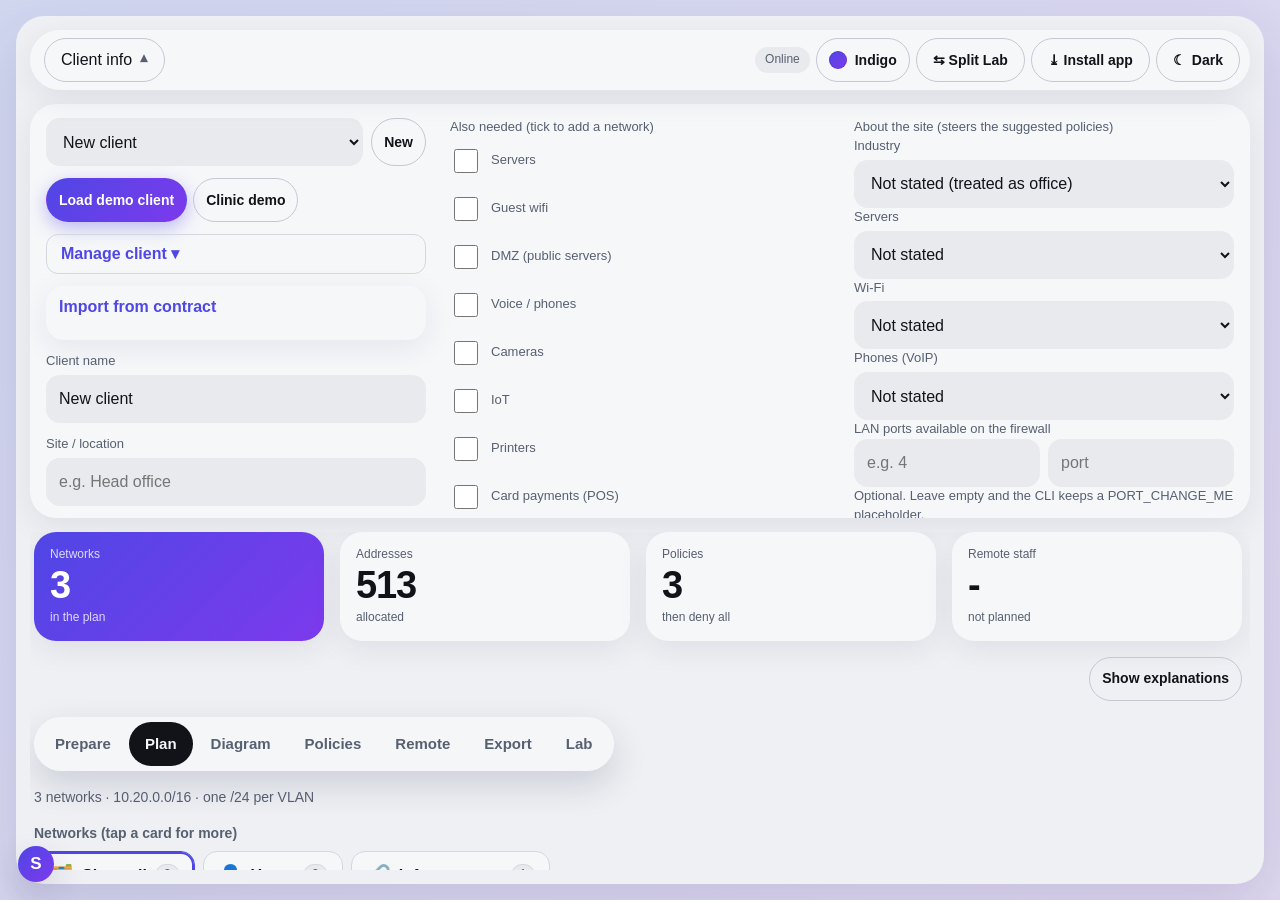
==== index.html @ bee5ec72 "Split view: SubnetPal left, FortiOS Lab right, draggable divider, remembered; Send to Lab stays in p" ====
<!doctype html>
<html lang="en">
<head>
<meta charset="utf-8">
<title>SubnetPal</title>
<meta name="viewport" content="width=device-width, initial-scale=1, viewport-fit=cover">
<meta name="description" content="Client-intake IP planner for firewall builds. FortiGate CLI export and a plain-language client report.">
<meta name="theme-color" content="#e4e7f7">
<meta name="color-scheme" content="light dark">
<meta name="mobile-web-app-capable" content="yes">
<meta name="apple-mobile-web-app-capable" content="yes">
<meta name="apple-mobile-web-app-status-bar-style" content="black-translucent">
<meta name="apple-mobile-web-app-title" content="SubnetPal">
<link rel="manifest" href="manifest.json">
<link rel="icon" type="image/png" sizes="32x32" href="icons/favicon-32.png">
<link rel="apple-touch-icon" href="icons/apple-touch-icon.png">
<link rel="stylesheet" href="style.css">
<script src="theme.js"></script>
</head>
<body>
<div class="frame">
<header class="top">
  <button id="sideTab" class="sidebtn" type="button" aria-controls="side" aria-expanded="true" title="Show or hide the client information"><span>Client info</span><span class="chev" aria-hidden="true">▾</span></button>
  <h1 class="sr">SubnetPal</h1>
  <div class="tools">
  <span id="netpill" class="pill" title="Offline status">…</span>
  <details class="themes" id="themes">
    <summary aria-label="Colour theme" title="Colour theme"><span class="dot" aria-hidden="true"></span><span class="tname" id="tname">Indigo</span></summary>
    <div class="tpop" id="tpop" role="radiogroup" aria-label="Colour theme"></div>
  </details>
  <button id="btnSplit" class="themebtn splitbtn" type="button" aria-pressed="false" title="Show the FortiOS Lab beside SubnetPal (desktop)">⇆ Split Lab</button>
  <button id="btnInstall" class="themebtn" type="button" hidden title="Install SubnetPal as an app on this PC (own window, desktop icon, works offline)">⤓ Install app</button>
  <button id="themeBtn" class="themebtn" type="button" aria-label="Switch to dark mode" title="Light / dark"><span aria-hidden="true" id="themeIco">☾</span><span id="themeTxt">Dark</span></button>
  </div>
</header>
<div class="brandmark" role="img" aria-label="SubnetPal" title="SubnetPal">S</div>

  <aside id="side" class="side" aria-label="Client information">
<div class="sideclip"><div class="sidein">
    <div id="sidebody">
      <div class="clientbar">
        <select id="clientSel" aria-label="Client"></select>
        <button id="btnNew" class="btn sm" type="button">New</button>
      </div>
      <div class="btnrow demorow">
        <button id="btnDemo" class="btn sm primary" type="button" title="25-person accountancy: guest Wi-Fi, printers, remote staff, IoT">Load demo client</button>
        <button id="btnDemo2" class="btn sm" type="button" title="Dental clinic: isolated card terminals, dual WAN, site-to-site VPN">Clinic demo</button>
      </div>
      <details class="manage">
        <summary>Manage client ▾</summary>
        <div class="btnrow">
          <button id="btnDup" class="btn sm" type="button">Duplicate</button>
          <button id="btnDel" class="btn sm danger" type="button">Delete</button>
        </div>
        <div id="samples" class="btnrow"></div>
      </details>

      <details class="more contractbox" id="contractbox">
        <summary>Import from contract</summary>
        <p class="hint"><b>Stays on this device.</b> The contract text is read here in the browser only: it is not saved, not uploaded and not sent anywhere, and it is cleared when you apply or cancel. Paste text or choose a .pdf, .docx or .txt file. Old .doc files: save as .docx or PDF first. Scanned PDFs (pictures of pages) have no text to read.</p>
        <textarea id="contract-text" rows="6" autocomplete="off" autocapitalize="off" spellcheck="false" placeholder="Paste the contract text here"></textarea>
        <div class="btnrow">
          <label class="btn sm filebtn" for="contract-file">Choose PDF, Word or .txt</label>
          <input type="file" id="contract-file" accept=".pdf,.docx,.doc,.txt,application/pdf,application/vnd.openxmlformats-officedocument.wordprocessingml.document,text/plain" hidden>
          <button id="btnContractScan" class="btn sm primary" type="button">Find intake fields</button>
          <button id="btnContractClear" class="btn sm" type="button">Clear</button>
        </div>
        <p id="contract-msg" class="hint" role="status"></p>
        <div id="contract-review"></div>
      </details>

      <label class="fld">Client name
        <input id="i-name" autocomplete="off" placeholder="e.g. Acme Ltd">
      </label>
      <label class="fld">Site / location
        <input id="i-site" autocomplete="off" placeholder="e.g. Head office">
      </label>
      <label class="fld">Staff
        <input id="c-staff" inputmode="numeric" autocomplete="off" placeholder="How many people?">
      </label>

      <div class="fld">Expected growth
        <div id="expansion" class="seg3" role="radiogroup" aria-label="Expected growth">
          <button type="button" class="opt" role="radio" data-exp="none"><b>None</b><small>25% buffer</small></button>
          <button type="button" class="opt" role="radio" data-exp="soon"><b>Soon</b><small>50% buffer</small></button>
          <button type="button" class="opt" role="radio" data-exp="big"><b>Big growth</b><small>100% buffer</small></button>
        </div>
      </div>

      <div class="fld">Also needed (tick to add a network)
        <div id="reqs"></div>
        <div id="others"></div>
        <button type="button" class="btn sm" id="addOther">+ Other (add your own device pool)</button>
      </div>
      <p class="hint exp">Always planned: Staff LAN, Management, Transit and loopback.</p>

      <div class="fld">Remote access
        <div class="reqrow">
          <label class="check"><input type="checkbox" id="rem-on"> Remote staff (IPsec VPN)</label>
          <input class="cnt" id="rem-count" inputmode="numeric" autocomplete="off" placeholder="How many?" aria-label="Number of remote staff" hidden>
        </div>
      </div>

      <div class="fld">About the site (steers the suggested policies)
        <label class="fld">Industry
          <select id="i-industry"><option value="">Not stated (treated as office)</option><option value="office">Office</option><option value="clinic">Clinic</option><option value="school">School</option><option value="retail">Retail</option></select>
        </label>
        <label class="fld">Servers
          <select id="i-serverswhere"><option value="">Not stated</option><option value="onprem">On-site servers</option><option value="cloud">Cloud only</option></select>
        </label>
        <label class="fld">Wi-Fi
          <select id="i-wifi"><option value="">Not stated</option><option value="fortiap">FortiAP (managed by the FortiGate)</option><option value="thirdparty">Third-party access points</option></select>
        </label>
        <label class="fld">Phones (VoIP)
          <select id="i-voip"><option value="">Not stated</option><option value="hosted">Hosted (cloud) phone system</option><option value="onprem">On-site phone system (PBX)</option></select>
        </label>
        <label class="fld">LAN ports available on the firewall
          <span class="portrow"><input id="i-ports" type="number" min="0" max="48" inputmode="numeric" autocomplete="off" placeholder="e.g. 4" aria-label="Number of LAN ports"><input id="i-portprefix" autocomplete="off" autocapitalize="off" spellcheck="false" placeholder="port" aria-label="Port name prefix"></span>
          <span class="hint" id="portsum"></span>
        </label>
        <label class="fld">Internet (WAN) port
          <input id="i-wanport" autocomplete="off" autocapitalize="off" spellcheck="false" placeholder="auto: port1 on a VM, else wan1" aria-label="Internet (WAN) port">
        </label>
        <label class="check"><input type="checkbox" id="i-dualwan"> Dual WAN (two internet lines)</label>
        <label class="check"><input type="checkbox" id="i-sitevpn"> Site-to-site VPN</label>
        <label class="check"><input type="checkbox" id="i-webfilter"> Web filtering (FortiGuard categories) on internet policies</label>
        <p class="hint exp">Printers and card payments are ticked in the list above.</p>
      </div>

      <details id="more" class="more">
        <summary>More detail</summary>
        <label class="fld">Existing IP ranges in use (one per line, optional)
          <textarea id="i-existing" rows="3" autocomplete="off" autocapitalize="off" spellcheck="false" placeholder="10.20.0.0/16&#10;192.168.1.0/24"></textarea>
        </label>
        <label class="fld">WAN / VPN note (client report only)
          <textarea id="i-wan" rows="3" placeholder="e.g. Fibre 500/500 plus 4G backup. IPsec to HQ."></textarea>
        </label>
        <label class="fld">Addressing style
          <select id="i-style">
            <option value="vlan24">One /24 per VLAN (third octet = VLAN ID)</option>
            <option value="packed">Packed (smallest subnets that fit)</option>
          </select>
        </label>
        <label class="fld">Address block (leave empty to auto-pick a free private /16)
          <input id="i-parent" autocomplete="off" autocapitalize="off" spellcheck="false" placeholder="auto">
        </label>
        <label class="check"><input type="checkbox" id="v6-on"> Plan IPv6 as well (dual stack)</label>
        <label class="fld">IPv6 site prefix (a /48 is typical)
          <input id="v6-prefix" autocomplete="off" autocapitalize="off" spellcheck="false" placeholder="fd12:3456:789a::/48">
        </label>
        <button id="v6-new" class="btn sm" type="button">New random private prefix</button>
        <p id="v6-msg" class="hint"></p>
      </details>

      <button id="btnDone" class="btn primary block phoneonly" type="button">Done</button>
    </div>
  </div></div>
</aside>
<div class="app">


  <!-- RIGHT: results, update live from the left -->
  <main id="right" class="results">
    <div id="warn" role="alert"></div>

    <div class="kpis" id="kpis" aria-label="Plan at a glance"></div>

    <div class="expbar"><button type="button" class="btn sm" data-showexp aria-pressed="false">Show explanations</button></div>
    <div class="rtabs" role="tablist" aria-label="Results">
      <button type="button" role="tab" data-tab="prepare" aria-controls="sec-prepare">Prepare</button>
      <button type="button" role="tab" data-tab="plan" aria-controls="sec-plan">Plan</button>
      <button type="button" role="tab" data-tab="diagram" aria-controls="sec-diagram">Diagram</button>
      <button type="button" role="tab" data-tab="policies" aria-controls="sec-policies">Policies</button>
      <button type="button" role="tab" data-tab="remote" aria-controls="sec-remote">Remote</button>
      <button type="button" role="tab" data-tab="export" aria-controls="sec-export">Export</button>
      <button type="button" role="tab" data-tab="lab" aria-controls="sec-lab">Lab</button>
    </div>

    <section class="acc" id="sec-prepare" role="tabpanel">
      <div class="acc-body" id="body-prepare" hidden>
        <p class="sectionsum" id="sum-prepare"></p>
        <section class="bcard" aria-label="Client details">
          <h3 class="bh">Client details</h3>
          <p class="hint exp">Type it once: name and site are the same fields as the Client info panel. Saved with this client; date, contact and engineer go on the client report.</p>
          <div class="detgrid" id="prepdet">
            <label class="fld">Client name<input data-det="name" autocomplete="off" placeholder="e.g. Acme Ltd"></label>
            <label class="fld">Site / location<input data-det="site" autocomplete="off" placeholder="e.g. Head office"></label>
            <label class="fld">Contact person<input data-det="contact" autocomplete="off" placeholder="e.g. Sam Lee, office manager"></label>
            <label class="fld">Phone<input data-det="phone" type="tel" autocomplete="off"></label>
            <label class="fld">Email<input data-det="email" type="email" autocomplete="off" autocapitalize="off" spellcheck="false"></label>
            <label class="fld">Address<input data-det="address" autocomplete="off"></label>
            <label class="fld">Meeting date<input data-det="date" type="date"></label>
            <label class="fld">Engineer<input data-det="engineer" autocomplete="off" placeholder="Your name"></label>
          </div>
          <p id="detfound" class="hint" hidden></p>
        </section>
        <div class="prepgrid">
          <section class="bcard" aria-label="Client notes">
            <h3 class="bh">Client notes</h3>
            <p class="hint exp">Type or paste anything about the client: people, devices, servers, VLANs, who needs to reach what. Saved as you type. SubnetPal reads it with simple rules, here on this device (no AI, nothing sent), and fills in the steps.</p>
            <textarea id="prepnotes" class="prepnotes" rows="18" spellcheck="true" maxlength="40000" aria-label="Client notes" placeholder="e.g.&#10;12 staff, 2 printers, guest wifi for 30 phones&#10;VLAN 20 Servers: Xero server, NAS. Size for 6&#10;Staff -> Servers: allow SMB, RDP&#10;Guest -> All internal: deny&#10;3 remote users on FortiClient VPN"></textarea>
          </section>
          <section class="bcard" aria-label="Prepare steps">
            <h3 class="bh">Prepare steps</h3>
            <p class="hint exp">Work down the list before building. Each step shows what was found in your notes; Send to build adds it to the plan. Ticks are saved with this client.</p>
            <ol id="prepsteps" class="prepsteps"></ol>
          </section>
        </div>
        <section class="bcard" aria-label="Drawing board">
          <h3 class="bh">Drawing board</h3>
          <p class="hint exp">Add a shape, drag it, drag the blue corner to resize. Arrow: tap the start shape, then the end shape; arrows follow when shapes move. Shift-click selects several. Saved with this client and added to the client report.</p>
          <div id="drawbox" class="drawbox"></div>
        </section>
      </div>
    </section>

    <section class="acc" id="sec-plan" role="tabpanel">
      <div class="acc-body" id="body-plan">
        <p class="sectionsum" id="sum-plan"></p>
        <h3>Networks <span class="dim">(tap a card for more)</span></h3>
        <div id="folders" class="folders" role="group" aria-label="Network folders"></div>
        <div id="cards" class="cards"></div>
        <section class="bcard" id="routesbox" aria-label="Suggested static routes">
          <h3 class="bh">Suggested static routes</h3>
          <p class="hint exp">Worked out from this plan. Tick the ones to add. Network > Static Routes > Create New: Destination, Gateway Address (Specify), Interface, Administrative Distance, Comments. Blackhole routes: set them in the CLI.</p>
          <div class="routegw" id="routegw"></div>
          <div id="routelist"></div>
          <details class="more2" id="routeclibox"><summary>Static routes CLI</summary>
            <div class="btnrow"><button class="btn sm" type="button" data-copy="routes">Copy static routes CLI</button></div>
            <pre class="code" id="pre-routes"></pre>
            <details class="more2"><summary>Notes (not pasted)</summary><pre class="code" id="notes-routes"></pre></details>
          </details>
        </section>
        <div class="bento">
          <div class="bcard hero">
            <div id="map"></div>
            <label class="check small"><input type="checkbox" id="fitUsed" checked> Zoom the map to the used space</label>
          </div>
          <div class="bcard"><h3 class="bh">Networks in the plan</h3><div id="legend" class="legend"></div></div>
        </div>
        <details class="more2"><summary>Unused space and notes</summary><div id="gaps"></div></details>
      </div>
    </section>

    <section class="acc" id="sec-diagram" role="tabpanel">
      <div class="acc-body" id="body-diagram" hidden>
        <p class="sectionsum" id="sum-diagram"></p>
        <div id="topo" class="topo"></div>
        <div class="btnrow noprint">
          <button id="btnSvg" class="btn sm" type="button">Download SVG</button>
          <button id="btnSvgCopy" class="btn sm" type="button">Copy SVG</button>
        </div>
        <p id="topomsg" class="hint"></p>
      </div>
    </section>

    <section class="acc" id="sec-policies" role="tabpanel">
      <div class="acc-body" id="body-policies" hidden>
        <p class="sectionsum" id="sum-policies"></p>
        <div class="btnrow">
          <button id="btnNewPol" class="btn sm primary" type="button" aria-haspopup="dialog">+ Add new policy</button>
          <button id="btnResetPol" class="btn sm" type="button">Reset to defaults</button>
        </div>
        <details class="more2 cardlib" id="cardlibbox"><summary id="cardlibsum">Policy library</summary>
          <p class="hint" id="sugline"></p>
          <ul class="sugnotes" id="sugnotes"></ul>
          <p class="hint exp">Cards that fit this plan. Baseline rules are always on. Tick a recommended or optional card to add its rules, untick to remove them.</p>
          <div id="cardlist"></div>
        </details>
        <div id="pollist"></div>
        <p id="polnote" class="hint warnbox"></p>
        <details class="more2" id="polclibox"><summary>Policy CLI</summary>
          <div class="btnrow">
            <button class="btn sm" type="button" data-copy="polcli">Copy policy CLI</button>
          </div>
          <pre class="code" id="pre-polcli"></pre>
          <details class="more2"><summary>Notes (not pasted)</summary><pre class="code" id="notes-polcli"></pre></details>
        </details>
      </div>
    </section>

    <section class="acc" id="sec-remote" role="tabpanel">
      <div class="acc-body" id="body-remote" hidden>
        <p class="sectionsum" id="sum-remote"></p>
        <p id="remoteoff" class="hint">Tick <b>Remote staff</b> in the intake on the left to plan VPN access.</p>
        <div id="remoteon" hidden>
          <p><b>VPN type:</b> IPsec dial-up (FortiClient, XAuth + pre-shared key; confirm IKE version on the VM)</p>
          <div id="vpnpool"></div>
          <h3>Remote staff can reach <span class="dim">(split tunnel: only these networks go through the VPN)</span></h3>
          <div id="reachlist"></div>
          <details class="more2"><summary>Home ranges that are avoided</summary>
            <p class="hint exp">Office address blocks are never auto-picked inside these common home-router ranges, so a remote worker's home network does not clash with the office.</p>
            <p class="mono small" id="homelist"></p>
          </details>
          <p id="fortinote2" class="hint warnbox"></p>
          <details class="more2" id="remotecli"><summary>IPsec remote access CLI</summary>
            <button class="btn sm" type="button" data-copy="remote">Copy IPsec remote access CLI</button>
            <pre class="code" id="pre-remote"></pre>
            <details class="more2"><summary>Notes (not pasted)</summary><pre class="code" id="notes-remote"></pre></details>
          </details>
        </div>
      </div>
    </section>

    <section class="acc" id="sec-export" role="tabpanel">
      <div class="acc-body" id="body-export" hidden>
        <p class="sectionsum" id="sum-export"></p>
        <div class="reportbox">
          <button class="btn" type="button" id="btnReport">Generate client documentation</button>
          <p class="hint exp">Opens a plain-language report for the client. Use Print, then Save as PDF.</p>
        </div>
        <div class="subtabs">
          <button type="button" data-out="forti">FortiOS CLI</button>
          <button type="button" data-out="csv">CSV</button>
          <button type="button" data-out="text">Text</button>
        </div>
        <div id="out-forti">
          <label class="fld">Parent port (VLAN trunk). Empty uses a free port from the ports available, or PORT_CHANGE_ME if none is set
            <input id="ifName" autocomplete="off" autocapitalize="off" spellcheck="false" placeholder="PORT_CHANGE_ME">
          </label>
          <p class="hint warnbox"><b>Never use the port you are managing the firewall through.</b> Changing its address or VLAN mid-paste locks you out. Use a spare port.</p>
          <details class="more2" id="preflight"><summary>Pre-flight checklist (read before pasting)</summary>
            <ol class="fgl">
              <li>Back up the config (System > Config > Backup).</li>
              <li>Confirm which port you manage through, and do not use it as the parent port.</li>
              <li>Check existing DHCP server IDs: <span class="mono">show system dhcp server</span> (this export uses IDs 101 and up, fixed per network).</li>
              <li>Create the RemoteStaff group and users first, and set the real pre-shared key (replace PSK_CHANGE_ME).</li>
              <li>Paste the VLAN interfaces before the policies.</li>
              <li>Every object has a fixed name or ID (policies 1000+), so pasting twice overwrites and never adds copies.</li>
              <li>WAN is port1 when ports available is set (wan1 otherwise): DHCP unless you enter the ISP address under Suggested static routes. Do not manage the firewall through it.</li>
              <li>Admin lock-out check: the paste limits admin login to the Management network (trusted hosts) and turns HTTPS/SSH off on Staff. Be on Management, or add your PC as trusthost2, before pasting.</li>
              <li>Turn on MFA for the admin account: System > Administrators > admin > Two-factor authentication (FortiToken).</li>
              <li>Create a backup admin (second super_admin, own password, MFA, same trusted host), test it, then retire or replace the default "admin" name.</li>
              <li>Dual WAN: use the SD-WAN zone in policies, not the single WAN port.</li>
              <li>Have a rollback plan: console or out-of-band access, and a way to restore the backup.</li>
            </ol>
          </details>
          <p id="fortinote" class="hint warnbox"></p>
          <details class="more2" id="forticlibox"><summary>FortiOS CLI</summary>
            <button class="btn sm" type="button" data-copy="forti">Copy FortiOS CLI</button>
            <pre class="code" id="pre-forti"></pre>
            <details class="more2"><summary>Notes (not pasted)</summary><pre class="code" id="notes-forti"></pre></details>
          </details>
        </div>
        <div id="out-csv" hidden>
          <button class="btn sm" type="button" data-copy="csv">Copy CSV</button>
          <pre class="code" id="pre-csv"></pre>
        </div>
        <div id="out-text" hidden>
          <button class="btn sm" type="button" data-copy="text">Copy text</button>
          <pre class="code" id="pre-text"></pre>
        </div>
        <p id="exmsg" class="hint"></p>
      </div>
    </section>
    <section class="acc" id="sec-lab" role="tabpanel">
      <div class="acc-body" id="body-lab" hidden>
        <p class="sectionsum" id="sum-lab">FortiOS 8.0.2 practice mock · test a build before the real FortiGate</p>
        <p class="hint exp">A practice copy of the FortiGate GUI, offline. Use <b>Send to Lab</b> next to any FortiOS CLI to type it into the mock's CLI console, then check the result in the GUI. The mock saves its own config in this browser; reset it with <span class="mono">execute factoryreset</span> in its console.</p>
        <div class="btnrow labbar"><button type="button" class="btn sm" id="labcli">Open CLI console</button><button type="button" class="btn sm" id="labforti">Send full build</button><a class="btn sm" href="lab/index.html" target="_blank" rel="noopener">Open in its own window</a></div>
        <iframe id="labframe" class="labframe" title="FortiOS 8.0.2 mock GUI" data-src="lab/index.html"></iframe>
      </div>
    </section>
  </main>
</div>
</div>
<div id="labsplit" class="labsplit" aria-label="FortiOS Lab (split view)">
  <div id="labdiv" class="labdiv" role="separator" aria-orientation="vertical" aria-label="Resize the Lab (drag, or arrow keys)" tabindex="0"></div>
  <iframe id="labsplitframe" class="labsplitframe" title="FortiOS 8.0.2 mock GUI (split view)" data-src="lab/index.html"></iframe>
</div>

<dialog id="carddlg" class="dlg" aria-labelledby="cardtitle">
  <div class="dlghead"><span class="swatch" id="cardsw"></span><b id="cardtitle"></b><span class="ntype" id="cardtype"></span><button type="button" class="btn sm" data-showexp aria-pressed="false">Show explanations</button><button type="button" class="btn sm" id="cardclose">Close</button></div>
  <div class="dlgbody" id="cardbody"></div>
</dialog>
<dialog id="clidlg" class="dlg" aria-labelledby="clititle"><div class="dlgin">
  <div class="clihead"><b id="clititle">FortiOS CLI</b></div>
  <p class="hint exp" id="clihelp">Open the FortiGate CLI console, then paste these lines. Nothing in it is a comment, so it is safe to paste twice. Warnings are in the notes below.</p>
  <textarea id="clitext" class="code mono" readonly spellcheck="false" aria-label="FortiOS CLI lines"></textarea>
  <details class="more2"><summary>Notes (not pasted)</summary><pre class="code" id="clinotes"></pre></details>
  <p class="hint" id="clihelp2">The FortiGate GUI console joins pasted lines into one. Use SSH/PuTTY, or "Type-in script": right-click the file, Run with PowerShell (or: powershell -ExecutionPolicy Bypass -File file.ps1), click the console, and it types each line for you.</p>
  <div class="cliact"><button type="button" class="btn sm" id="clicopy">Copy</button><button type="button" class="btn sm" id="clilab">Send to Lab</button><button type="button" class="btn sm" id="clips">Type-in script (.ps1)</button><button type="button" class="btn sm" id="clidl">Download .txt</button><button type="button" class="btn sm" id="cliclose">Close</button></div>
</div></dialog>

<script src="calc.js"></script>
<script src="calc6.js"></script>
<script src="access.js"></script>
<script src="contract.js"></script>
<script src="docread.js"></script>
<script src="webcat.js"></script>
<script src="cards.js"></script>
<script src="suggest.js"></script>
<script src="remote.js"></script>
<script src="routes.js"></script>
<script src="policy.js"></script>
<script src="prepare.js"></script>
<script src="draw.js"></script>
<script src="intake.js"></script>
<script src="groups.js"></script>
<script src="format.js"></script>
<script src="guide.js"></script>
<script src="report.js"></script>
<script src="topology.js"></script>
<script src="lab.js"></script>
<script src="app.js"></script>
</body>
</html>
---- style.css ----
:root {
  /* Light is the default look. Dark overrides below. */
  --page: #d9dcec; --bg: #eef0f3; --panel: #f6f7f9; --panel2: #e8eaee; --line: #d3d7df; --text: #111318; --mute: #576070;
  --accent: #4f46e5; --accent2: #7c3aed; --accent-t: #4f46e5; --accent-ink: #ffffff; --ok: #15803d; --warn: #b45309; --bad: #dc2626;
  --ok-line: #bfe5cd; --accent-line: #c7c3f7; --warn-bg: #fff6e0; --warn-line: #f0d9a0; --warn-ink: #7a4a05;
  --bad-bg: #fdecec; --bad-line: #f3b9b9; --bad-ink: #9b1c1c; --hatch1: #e3e6ec; --hatch2: #d3d7e0; --hover: #4f46e51a; --toast: #111318; --mark: #fde68a;
  --shadow: 0 8px 30px rgba(40, 40, 90, .08); --shadow-up: 0 14px 34px rgba(40, 40, 90, .16);
  --r: 22px; --tap: 48px; --spring: cubic-bezier(.34, 1.56, .64, 1);
  color-scheme: light;
}
@media screen {
:root[data-theme="dark"] {
  --page: #1a1d23; --bg: #1e2128; --panel: #272b33; --panel2: #313642; --line: #3d4350; --text: #ececf4; --mute: #a0a0b6;
  --accent: #6d5ef0; --accent2: #a855f7; --accent-t: #b0a6ff; --accent-ink: #ffffff; --ok: #4ade80; --warn: #f5b94a; --bad: #ff7b7b;
  --ok-line: #1f5a38; --accent-line: #3b3a7a; --warn-bg: #2a2210; --warn-line: #5a4513; --warn-ink: #f5d58a;
  --bad-bg: #2a171c; --bad-line: #6b2a2a; --bad-ink: #ffb4b4; --hatch1: #272b33; --hatch2: #353b47; --hover: #6d5ef026; --toast: #2e2e3f; --mark: #6b5a12;
  --shadow: 0 8px 30px rgba(0, 0, 0, .35); --shadow-up: 0 14px 34px rgba(0, 0, 0, .5);
  color-scheme: dark;
}
}
* { box-sizing: border-box; }
html { -webkit-text-size-adjust: 100%; }
body {
  margin: 0; background: var(--bg); color: var(--text);
  font: 16px/1.45 -apple-system, BlinkMacSystemFont, "Segoe UI", Roboto, sans-serif;
  padding-bottom: calc(72px + env(safe-area-inset-bottom));
  -webkit-tap-highlight-color: transparent;
}
h1 { font-size: 20px; margin: 0; letter-spacing: .3px; }
h2 { font-size: 15px; margin: 0 0 10px; color: var(--mute); text-transform: uppercase; letter-spacing: .6px; }
.top {
  position: sticky; top: 0; z-index: 10; background: var(--bg); border-bottom: 1px solid var(--line);
  padding: calc(8px + env(safe-area-inset-top)) 14px 10px; display: flex; flex-wrap: wrap; gap: 8px 14px; align-items: center; justify-content: space-between;
}
.brand { display: flex; align-items: center; gap: 10px; }
.projbar { display: flex; gap: 8px; flex: 1 1 320px; align-items: center; flex-wrap: wrap; }
.projbar select { flex: 1 1 160px; min-width: 0; }
.pill { font-size: 12px; padding: 3px 9px; border-radius: 99px; background: var(--panel2); color: var(--mute); border: 1px solid var(--line); }
.pill.ok { color: var(--ok); border-color: var(--ok-line); }
.pill.off { color: var(--warn); border-color: var(--warn-line); }

main { max-width: 1100px; margin: 0 auto; padding: 12px 14px; }
.card { background: var(--panel); border: 1px solid var(--line); border-radius: var(--r); padding: 14px; margin-bottom: 14px; }

input, select, button, textarea { font: inherit; color: inherit; }
input, select {
  width: 100%; min-height: var(--tap); padding: 8px 12px; background: var(--panel2); border: 1px solid var(--line);
  border-radius: 10px; font-size: 16px; /* >=16px stops iOS zoom-on-focus */
}
input:focus, select:focus, button:focus-visible { outline: 2px solid var(--accent); outline-offset: 1px; }
input.invalid, select.invalid { border-color: var(--bad); background: var(--bad-bg); }
.fld { display: block; font-size: 13px; color: var(--mute); }
.fld > input, .fld > select { margin-top: 4px; color: var(--text); }
.grid2 { display: grid; grid-template-columns: 1fr 1fr; gap: 12px; }
.check { display: flex; align-items: center; gap: 10px; min-height: var(--tap); }
.check input { width: 24px; height: 24px; min-height: 0; }
.hint { color: var(--mute); font-size: 13px; margin: 8px 0; }
.presetrow { margin-top: 12px; display: flex; }
.grow { flex: 1; }

.btn {
  min-height: var(--tap); padding: 8px 16px; border-radius: 10px; border: 1px solid var(--line); background: var(--panel2);
  cursor: pointer; font-weight: 600;
}
.btn:active { transform: translateY(1px); filter: brightness(1.15); }
.btn.sm { min-height: 44px; padding: 6px 12px; font-size: 14px; }
.btn.primary { background: var(--accent); color: var(--accent-ink); border-color: var(--accent-t); }
.btn.danger { color: var(--bad); }
.btn.block { width: 100%; margin-top: 8px; }
.btnrow { display: flex; gap: 6px; flex-wrap: wrap; }

.status { border-radius: var(--r); padding: 12px 14px; margin-bottom: 14px; background: var(--panel); border: 1px solid var(--line); font-size: 15px; }
.status.good { border-color: var(--ok-line); }
.status.bad { border-color: var(--bad-line); background: var(--bad-bg); }
.status ul { margin: 6px 0 0; padding-left: 20px; }
.status li { margin: 3px 0; }
.status .w { color: var(--warn); }
.status .e { color: var(--bad); }
.status b { color: var(--text); }

/* network rows */
.row { border: 1px solid var(--line); border-radius: 10px; padding: 10px; margin-bottom: 10px; background: var(--panel2); display: grid; grid-template-columns: 1fr 1fr; gap: 8px 10px; }
.row .rowhead { grid-column: 1 / -1; display: flex; align-items: center; gap: 8px; }
.row .rowhead strong { flex: 1; font-size: 14px; color: var(--mute); }
.row .name { grid-column: 1 / -1; }
.row input, .row select { background: var(--bg); }
.swatch { width: 14px; height: 14px; border-radius: 4px; flex: none; }
.ibtn { width: 44px; height: 44px; border-radius: 10px; border: 1px solid var(--line); background: var(--bg); cursor: pointer; font-size: 18px; line-height: 1; }
.ibtn:disabled { opacity: .3; }
.ibtn.del { color: var(--bad); }

/* results */
.tablewrap { overflow-x: auto; border: 1px solid var(--line); border-radius: var(--r); background: var(--panel); margin-bottom: 14px; }
table { border-collapse: collapse; width: 100%; font-size: 14px; }
th, td { padding: 9px 10px; text-align: left; border-bottom: 1px solid var(--line); white-space: nowrap; }
th { color: var(--mute); font-weight: 600; font-size: 12px; text-transform: uppercase; letter-spacing: .4px; background: var(--panel2); }
td.mono, .mono { font-family: ui-monospace, SFMono-Regular, Menlo, Consolas, monospace; font-size: 13px; }
tr:last-child td { border-bottom: 0; }
.nm { display: inline-flex; align-items: center; gap: 8px; font-weight: 600; }
.dim { color: var(--mute); }

/* map */
#map { margin: 6px 0 4px; }
.bar {
  position: relative; height: 84px; border-radius: 10px; border: 1px solid var(--line); overflow: hidden;
  background: repeating-linear-gradient(45deg, var(--hatch1) 0 7px, var(--hatch2) 7px 10px);
}
.seg {
  position: absolute; top: 0; bottom: 0; min-width: 3px; border-right: 1px solid rgba(0,0,0,.45);
  display: flex; align-items: center; justify-content: center; overflow: hidden; color: #06101a; font-weight: 700; font-size: 12px; padding: 0 3px;
}
.seg span { overflow: hidden; text-overflow: ellipsis; white-space: nowrap; }
.axis { display: flex; justify-content: space-between; font-size: 12px; color: var(--mute); margin-top: 6px; }
.legend { margin-top: 12px; display: grid; grid-template-columns: repeat(auto-fill, minmax(230px, 1fr)); gap: 8px; }
.legend div { display: flex; align-items: center; gap: 8px; font-size: 14px; }
.legend .hatch { background: repeating-linear-gradient(45deg, var(--hatch1) 0 4px, var(--hatch2) 4px 6px); border: 1px solid var(--line); }

/* export */
.exgrid { display: grid; grid-template-columns: 1fr 1fr; gap: 10px; margin: 12px 0 8px; }
.warnbox { background: var(--warn-bg); border: 1px solid var(--warn-line); color: var(--warn-ink); padding: 10px 12px; border-radius: 10px; font-size: 14px; margin: 8px 0 12px; }
pre.code {
  background: var(--bg); border: 1px solid var(--line); border-radius: 10px; padding: 12px; margin: 0; max-height: 420px; overflow: auto;
  font: 13px/1.45 ui-monospace, SFMono-Regular, Menlo, Consolas, monospace; white-space: pre; -webkit-overflow-scrolling: touch;
}

/* handover */



/* Tabs ("bookmarks") at the top of the results */
.rtabs { display: flex; gap: 4px; margin: 0 0 12px; border-bottom: 1px solid var(--line); background: var(--bg); }
.rtabs button { flex: 1; max-width: 200px; background: none; border: 0; border-bottom: 3px solid transparent; margin-bottom: -1px; min-height: 48px; padding: 0 14px; font-size: 16px; font-weight: 800; color: var(--mute); cursor: pointer; }
.rtabs button.on { color: var(--accent-t); border-bottom-color: var(--accent-t); }
.sectionsum { margin: 4px 0 8px; color: var(--mute); font-size: 14px; }
.rtabs { overflow-x: auto; scrollbar-width: none; }
.rtabs button { flex: 1 0 auto; max-width: none; }
@media (max-width: 520px) { .rtabs button { padding: 0 10px; font-size: 14px; } }

/* tap-to-copy IPs */
.ip { cursor: pointer; border-bottom: 1px dotted var(--mute); border-radius: 3px; padding: 1px 0; }
.ip:hover, .ip:focus-visible { background: var(--hover); outline: none; }

/* policies */
.polrow { border: 1px solid var(--line); border-radius: var(--r); background: var(--panel); padding: 10px 12px; margin: 0 0 10px; }
.polrow.deny { border-left: 4px solid var(--bad); }
.polrow:not(.deny) { border-left: 4px solid var(--ok); }
.polrow.bad { outline: 1px solid var(--warn); }
.polhead { display: flex; align-items: center; justify-content: space-between; gap: 8px; margin-bottom: 8px; }
.polhead b { min-width: 0; overflow-wrap: anywhere; }
.polbtns { display: flex; gap: 6px; flex: none; }
.polgrid { display: grid; grid-template-columns: repeat(auto-fit, minmax(150px, 1fr)); gap: 8px 10px; align-items: end; }
.polgrid label, .polmore label { display: grid; gap: 4px; font-size: 13px; color: var(--mute); }
.polgrid label.check, .polmore label.check { display: flex; align-items: center; gap: 8px; color: var(--text); min-height: 40px; }
.polgrid select, .polmore select, .polmore textarea, #tagline { width: 100%; min-width: 0; }
.polmore { margin-top: 10px; }
.polmore summary { cursor: pointer; color: var(--accent-t); font-size: 14px; }
.polmore textarea { margin: 6px 0; }
.catbox { display: flex; flex-wrap: wrap; gap: 4px 14px; margin: 6px 0 10px; }
/* policy cards: tier / risk badges, the client need, and the library list */
.badge { display: inline-block; font-size: 11px; line-height: 1; padding: 4px 8px; border-radius: 99px; border: 1px solid var(--line); background: var(--panel2); color: var(--mute); white-space: nowrap; }
.badge.tier-baseline { color: var(--accent-t); border-color: var(--accent-line); }
.badge.tier-recommended { color: var(--ok); border-color: var(--ok-line); }
.badge.tier-optional { color: var(--warn); border-color: var(--warn-line); }
.badge.risk-medium { color: var(--warn); }
.badge.risk-high { color: var(--bad); border-color: var(--bad-line); }
.badge.advice { color: var(--accent-t); border-style: dashed; }
.polcard { display: flex; flex-wrap: wrap; align-items: center; gap: 6px 8px; margin: 0 0 8px; }
.polwhy { display: block; flex-basis: 100%; font-size: 13px; color: var(--mute); margin-top: 4px; }
.polwhy i { color: var(--text); font-style: normal; }
.polweb { font-size: 13px; color: var(--mute); margin: 0 0 8px; }
.polweb b { color: var(--text); font-weight: 600; }
.webf { margin-bottom: 10px; }
.wgrid { display: grid; grid-template-columns: repeat(auto-fit, minmax(140px, 1fr)); gap: 8px 10px; margin-top: 8px; }
.demorow { margin: 8px 0 4px; }
/* contract import review */
.contractbox textarea { width: 100%; min-width: 0; margin: 6px 0; }
.filebtn { display: inline-flex; align-items: center; cursor: pointer; }
.crow { border: 1px solid var(--line); border-radius: 10px; padding: 10px; margin: 0 0 10px; background: var(--panel2); }
.crow.conf-low { border-style: dashed; }
.crowhead { display: flex; align-items: center; justify-content: space-between; gap: 8px; flex-wrap: wrap; }
.cval { display: flex; gap: 8px; align-items: center; flex-wrap: wrap; margin: 6px 0; }
.cval input, .cval select { flex: 1 1 160px; min-width: 0; }
.cnow { font-size: 12px; color: var(--mute); }
.csnip { margin: 6px 0 0; padding: 6px 10px; border-left: 3px solid var(--line); font-size: 13px; color: var(--mute); overflow-wrap: anywhere; }
.csnip mark { background: var(--mark); color: var(--text); border-radius: 3px; padding: 0 2px; }
.cnote { font-size: 12px; color: var(--warn); margin: 6px 0 0; }
.badge.cbadge-high { color: var(--ok); border-color: var(--ok-line); }
.badge.cbadge-medium { color: var(--warn); border-color: var(--warn-line); }
.badge.cbadge-low { color: var(--bad); border-color: var(--bad-line); }
.cardlib { margin: 10px 0; }
.sugnotes { margin: 6px 0 10px; padding-left: 18px; font-size: 13px; color: var(--warn); }
.cardgrp { font-size: 13px; color: var(--mute); text-transform: uppercase; letter-spacing: .5px; margin: 14px 0 6px; }
.cardrow { display: flex; gap: 10px; align-items: flex-start; padding: 8px 4px; border-bottom: 1px solid var(--line); cursor: pointer; }
.cardrow.off { opacity: .75; }
.cardrow input[type=checkbox] { flex: 0 0 auto; width: 22px; height: 22px; margin-top: 2px; }
.cardrow > span { min-width: 0; overflow-wrap: anywhere; }
.polfinal { border: 1px dashed var(--line); border-radius: var(--r); padding: 10px 12px; margin: 0 0 12px; color: var(--mute); }
#reachlist label.check { display: flex; align-items: center; gap: 8px; min-height: 40px; }

@media (min-width: 761px) {
  .row { grid-template-columns: 2fr 1fr 1fr 1.2fr; }
  .row .name { grid-column: auto; }
  .row .rowhead { grid-column: 1 / -1; }
  .grid2 { grid-template-columns: repeat(4, 1fr); }
  .exgrid { grid-template-columns: repeat(4, 1fr); }
}

/* results table becomes cards on phones */
@media (max-width: 760px) {
  .top { position: static; }
  .tablewrap { border: 0; background: none; overflow: visible; }
  table.cards, table.cards tbody, table.cards tr, table.cards td { display: block; width: 100%; }
  table.cards thead { display: none; }
  table.cards tr { background: var(--panel); border: 1px solid var(--line); border-radius: var(--r); margin-bottom: 12px; padding: 6px 12px; }
  table.cards td { display: flex; justify-content: space-between; gap: 14px; border: 0; padding: 6px 0; white-space: normal; text-align: right; }
  table.cards td::before { content: attr(data-label); color: var(--mute); font-size: 12px; text-transform: uppercase; letter-spacing: .4px; text-align: left; flex: none; padding-top: 2px; }
  table.cards td.title { font-size: 17px; border-bottom: 1px solid var(--line); padding-bottom: 8px; margin-bottom: 4px; }
  table.cards td.title::before { display: none; }
}

@media print {
  body { background: #fff; color: #000; padding: 0; }
  .top, nav.tabs, .noprint { display: none !important; }
  .card { border: 0; background: #fff; padding: 0; }
  h2, .hint, th, td { color: #000 !important; background: #fff !important; }
  th, td { border: 1px solid #999; font-size: 11px; }
}

/* ---- v2: client / intake / outputs ---- */
.crumb { color: var(--mute); font-size: 14px; flex: 1 1 100%; order: 3; }
@media (min-width: 761px) { .crumb { flex: 1; order: 0; text-align: right; } }
textarea { width: 100%; padding: 10px 12px; background: var(--panel2); border: 1px solid var(--line); border-radius: 10px; font-size: 16px; margin-top: 4px; resize: vertical; }
textarea.invalid { border-color: var(--bad); background: var(--bad-bg); }
.grid3 { display: grid; grid-template-columns: 1fr 1fr; gap: 12px; }
.span2 { grid-column: 1 / -1; }
@media (min-width: 761px) { .grid3 { grid-template-columns: repeat(3, 1fr); } .span2 { grid-column: span 2; } }
.mt { margin-top: 12px; }
.tag { color: var(--accent-t); font-size: 12px; }
.btn.big { min-height: 56px; font-size: 18px; }
h2.sect { margin: 18px 2px 10px; }
.client { display: flex; flex-wrap: wrap; justify-content: space-between; align-items: center; gap: 10px; padding: 12px 0; border-bottom: 1px solid var(--line); }
.client:last-child { border-bottom: 0; }
.cinfo { display: flex; flex-direction: column; gap: 2px; min-width: 0; }
.seg3 { display: grid; grid-template-columns: repeat(3, 1fr); gap: 8px; }
.opt { min-height: 64px; border-radius: 10px; border: 1px solid var(--line); background: var(--panel2); cursor: pointer; font-weight: 700; display: flex; flex-direction: column; align-items: center; justify-content: center; gap: 2px; }
.opt small { font-weight: 400; color: var(--mute); }
.opt.on { border-color: var(--accent-t); box-shadow: inset 0 0 0 2px var(--accent); }
.redbox { background: var(--bad-bg); border: 1px solid var(--bad-line); color: var(--bad-ink); border-radius: 10px; padding: 10px 12px; margin-bottom: 10px; }
.redbox ul { margin: 6px 0 0; padding-left: 20px; }
.seg.existing, .swatch.existing { background: repeating-linear-gradient(135deg, #6b2c33 0 5px, #8f3a44 5px 9px); border-color: var(--bad-line); }
.subtabs { display: grid; grid-template-columns: repeat(4, 1fr); gap: 6px; margin-bottom: 12px; }
.subtabs button { min-height: 48px; border-radius: 10px; border: 1px solid var(--line); background: var(--panel); font-weight: 600; cursor: pointer; color: var(--mute); }
.subtabs button.on { color: var(--accent-ink); background: var(--accent); border-color: var(--accent-t); }
.topolegend { margin-top: 12px; }
#out-forti pre, #out-csv pre, #out-text pre { margin-top: 12px; }
#docbox { margin-top: 14px; }
.doc h1 { font-size: 22px; margin: 0 0 6px; }
.doc h2 { margin-top: 22px; }
.doc ul { padding-left: 20px; } .doc li { margin: 6px 0; }
dl.req { display: grid; grid-template-columns: max-content 1fr; gap: 6px 16px; margin: 0; }
dl.req dt { color: var(--mute); } dl.req dd { margin: 0; }
@media (max-width: 760px) { dl.req { grid-template-columns: 1fr; gap: 0; } dl.req dd { margin-bottom: 8px; } }
table.plain th, table.plain td { white-space: normal; }
@media print {
  .doc h1, .doc h2, .doc li, .doc dt, .doc dd, .doc p { color: #000 !important; }
  .tablewrap { border: 0; overflow: visible; }
  table.plain { font-size: 10px; }
}
.tablewrap.scroll { overflow-x: auto; border: 1px solid var(--line); background: var(--panel); border-radius: var(--r); }
@media print { .tablewrap.scroll { border: 0; overflow: visible; background: #fff; } }
.hint.bad { color: var(--bad); }

/* ===== one-page layout: intake left, results right ===== */
body { padding-bottom: calc(24px + env(safe-area-inset-bottom)); }
.app { display: block; }
.side { padding: 12px 14px; background: var(--bg); border-bottom: 1px solid var(--line); }
#sidebody { display: grid; gap: 12px; margin-top: 12px; }
#sidebody > * { margin: 0; }
.clientbar { display: flex; gap: 8px; }
.clientbar select { flex: 1; min-width: 0; }
.manage summary, .more > summary, .more2 > summary { cursor: pointer; color: var(--accent-t); font-weight: 600; min-height: 40px; display: flex; align-items: center; }
.manage { position: relative; }
.manage summary { list-style: none; border: 1px solid var(--line); border-radius: 12px; padding: 0 14px; justify-content: space-between; background: var(--card, transparent); }
.manage summary::-webkit-details-marker { display: none; }
.manage[open] summary { border-color: var(--accent-t); }
.manage .btnrow { margin-top: 6px; padding: 8px; border: 1px solid var(--line); border-radius: 12px; }
.dnsbox { display: grid; grid-template-columns: minmax(0, 1fr); gap: 8px; margin: 10px 0; }
.dnsbox input { width: 100%; max-width: 100%; box-sizing: border-box; }
.more { border: 1px solid var(--line); border-radius: var(--r); padding: 0 12px 12px; background: var(--panel); }
.more > * + * { margin-top: 12px; }
.more > summary { margin-bottom: 0; }
.more2 { margin-top: 14px; }
.chev { color: var(--mute); transition: transform .15s; flex: none; }
.acc.open > .acc-head .chev, details[open] > summary .chev { transform: rotate(180deg); }
.otherrow { display: grid; grid-template-columns: minmax(0, 1fr) 96px auto; gap: 8px; margin: 0 0 8px 34px; align-items: center; }
.otherrow input { margin: 0; width: 100%; min-width: 0; }
#addOther { margin: 4px 0 0 34px; }
.reqrow { display: flex; align-items: center; gap: 10px; }
.reqrow .check { flex: 1 1 auto; min-width: 0; }
.reqrow .cnt { margin: 0; flex: 0 0 120px; width: 120px; min-width: 0; }
.reqrow .cnt[hidden] { display: none; }
.check.small { min-height: 36px; font-size: 14px; color: var(--mute); }

.results { padding: 12px 14px; max-width: none; margin: 0; min-width: 0; }
.banner { border: 1px solid var(--bad-line); background: var(--bad-bg); border-radius: var(--r); padding: 12px 14px; margin-bottom: 12px; font-size: 15px; }
.banner b { color: var(--bad); }
.banner ul { margin: 6px 0 0; padding-left: 20px; }
.banner li { margin: 4px 0; }
.acc { margin-bottom: 12px; }
.acc-body { padding: 0 0 16px; }
.acc-body[hidden] { display: none; }
.acc-body h3 { font-size: 14px; color: var(--mute); margin: 18px 0 8px; }
.cards { display: grid; gap: 10px; grid-template-columns: repeat(auto-fill, minmax(270px, 1fr)); }
.ncard { border: 1px solid var(--line); border-radius: 10px; background: var(--panel2); }
.ncard { cursor: pointer; }
.ncsum { display: block; padding: 12px; }
.ncard:focus-visible { outline: 2px solid var(--accent-t); outline-offset: 2px; }
.nt { display: flex; align-items: center; gap: 8px; margin-bottom: 8px; }
.nt b { flex: 1; min-width: 0; overflow: hidden; text-overflow: ellipsis; }
.ntype { font-size: 12px; padding: 2px 8px; border-radius: 99px; background: var(--bg); color: var(--mute); border: 1px solid var(--line); white-space: nowrap; }
.nf { margin: 0; display: grid; gap: 6px; }
.nf > div { display: flex; justify-content: space-between; gap: 12px; font-size: 14px; }
.nf dt { color: var(--mute); }
.nf dd { margin: 0; text-align: right; overflow-wrap: anywhere; }
.nf.extra { padding: 10px 12px 12px; border-top: 1px solid var(--line); }
.dim { color: var(--mute); }
.small { font-size: 13px; }
.notes { margin: 8px 0 0; padding-left: 20px; color: var(--mute); font-size: 14px; }
#toast {
  position: fixed; left: 50%; bottom: calc(88px + env(safe-area-inset-bottom)); transform: translate(-50%, 10px); max-width: 90vw; z-index: 30;
  background: var(--toast); border: 1px solid var(--line); border-radius: 12px; padding: 10px 16px; font-size: 14px; opacity: 0; pointer-events: none; transition: opacity .2s, transform .2s;
}
#toast.show { opacity: 1; transform: translate(-50%, 0); }
.subtabs { grid-template-columns: repeat(3, 1fr); }

@media (min-width: 900px) {
  body { height: 100vh; overflow: hidden; display: flex; flex-direction: column; padding-bottom: 0; }
  .top { position: static; flex: none; }
  .app { flex: 1; min-height: 0; display: grid; grid-template-columns: minmax(0, 1fr); }
  .results { overflow-y: auto; padding: 0 22px 40px; }
  .rtabs { position: sticky; top: 0; z-index: 5; padding-top: 12px; }
  .phoneonly { display: none !important; }
}
@media print {
  .side, .brandmark, .dlg, #warn, .rtabs, #toast { display: none !important; }
  body { height: auto !important; overflow: visible !important; display: block !important; background: #fff; }
  .app { display: block !important; }
  .results { overflow: visible !important; padding: 0 !important; }
}
.reportbox { margin: 0 0 14px; }
.reportbox .btn { width: 100%; }

/* ===== restyle: floating frame, pill nav, bento, light + dark ===== */
:root { --line2: #c3c8d4; --page-a: #d2d7f0; --page-b: #e0d8f0; --glow1: rgba(124, 58, 237, .30); --glow2: rgba(236, 72, 153, .18); --glass: rgba(246, 247, 249, .82); --grad: linear-gradient(135deg, var(--accent), var(--accent2)); }
@media screen { :root[data-theme="dark"] { --line2: #4e5564; --glass: rgba(39, 43, 51, .82); } }
body { background: linear-gradient(135deg, var(--page-a), var(--page-b)) fixed, var(--page); padding-bottom: calc(96px + env(safe-area-inset-bottom)); }
@media screen {
  :root[data-theme="dark"] body {
    background: radial-gradient(900px 520px at 12% -5%, var(--glow1), transparent 60%),
      radial-gradient(800px 520px at 100% 100%, var(--glow2), transparent 60%) fixed, var(--page);
  }
  :root[data-theme="dark"] .frame { border: 1px solid rgba(255, 255, 255, .06); }
}
h1 { font-size: 18px; font-weight: 800; letter-spacing: -.02em; }
.frame { margin: 10px; background: var(--bg); border-radius: 28px; box-shadow: 0 20px 60px rgba(40, 40, 100, .14); }
.top { margin: 12px 12px 0; border: 0; border-radius: 999px; background: var(--panel); box-shadow: var(--shadow); padding: 8px 10px 8px 14px; flex-wrap: nowrap; }
.logo { width: 30px; height: 30px; border-radius: 50%; background: var(--grad); color: #fff; font-weight: 800; display: grid; place-items: center; font-size: 15px; flex: none; }
.themebtn { min-height: 44px; padding: 0 16px; border-radius: 999px; border: 1px solid var(--line2); background: transparent; font-weight: 600; font-size: 14px; cursor: pointer; display: inline-flex; align-items: center; gap: 6px; flex: none; }
.themebtn:hover { background: var(--panel2); }
.pill { border-color: transparent; background: var(--panel2); }
.side { margin: 12px; border: 0; border-radius: 26px; background: var(--panel); box-shadow: var(--shadow); }
.results { padding: 12px 14px; }

input, select, textarea { background: var(--panel2); border: 1px solid transparent; border-radius: 14px; }
.row { background: var(--panel2); border-color: transparent; border-radius: 18px; }
.row input, .row select { background: var(--panel); }
pre.code { background: var(--bg); border: 0; border-radius: 16px; }
.more, .polrow, .polfinal, .banner, .status, .warnbox, .redbox, .crow { border-radius: 18px; }
.more, .polrow, .status { border-color: transparent; box-shadow: var(--shadow); }
.polrow.deny { border-left: 4px solid var(--bad); } .polrow:not(.deny) { border-left: 4px solid var(--ok); }
.tablewrap, .tablewrap.scroll { border: 0; border-radius: 22px; box-shadow: var(--shadow); overflow: hidden; }
.tablewrap, .tablewrap.scroll { overflow-x: auto; }
.bar { border: 0; border-radius: 16px; }

/* buttons: pills. primary = indigo to violet; secondary = outline; ghost = text */
.btn { border-radius: 999px; border: 1px solid var(--line2); background: transparent; transition: transform .25s var(--spring), box-shadow .25s, filter .15s; }
.btn:hover { background: var(--panel2); }
.btn.primary { background: var(--grad); color: var(--accent-ink); border-color: transparent; box-shadow: 0 6px 18px color-mix(in srgb, var(--accent) 35%, transparent); }
.btn.primary:hover { background: var(--grad); filter: brightness(1.08); }
.btn.danger { color: var(--bad); }
.opt { border-radius: 18px; border-color: var(--line2); background: transparent; }
.opt.on { background: color-mix(in srgb, var(--accent) 10%, transparent); }
.subtabs button { border-radius: 999px; border-color: var(--line2); background: transparent; }
.subtabs button.on { background: var(--text); color: var(--panel); border-color: var(--text); }
.ibtn { border-radius: 50%; background: var(--panel); border-color: var(--line2); }
.badge, .ntype { border-color: transparent; background: var(--panel2); }
.ntype { background: var(--panel2); }

/* tabs: segmented pill. Desktop floats at the top of the results; phones get a bottom tab pill */
.rtabs { border: 0; background: var(--glass); -webkit-backdrop-filter: blur(20px); backdrop-filter: blur(20px); border-radius: 999px; padding: 5px; width: max-content; max-width: 100%; box-shadow: var(--shadow-up); gap: 2px; margin: 4px auto 14px; }
.rtabs button { flex: 0 0 auto; border: 0; border-radius: 999px; margin: 0; min-height: 44px; padding: 0 16px; font-size: 15px; font-weight: 700; transition: background .3s var(--spring), color .2s; }
.rtabs button.on { background: var(--text); color: var(--panel); }
@media (max-width: 899px) {
  .rtabs { position: fixed; left: 50%; transform: translateX(-50%); bottom: calc(14px + env(safe-area-inset-bottom)); z-index: 20; max-width: calc(100vw - 24px); margin: 0; }
  .rtabs button { padding: 0 10px; font-size: 13px; }
  #toast { bottom: calc(96px + env(safe-area-inset-bottom)); }
}

/* greeting + KPI tiles + bento */
.kpis { display: grid; grid-template-columns: repeat(2, minmax(0, 1fr)); gap: 10px; margin: 0 0 14px; }
.kpi { background: var(--panel); border-radius: 22px; padding: 14px 16px; box-shadow: var(--shadow); display: flex; flex-direction: column; gap: 2px; min-width: 0; }
.kl { font-size: 12px; color: var(--mute); }
.kv { font-size: clamp(28px, 3.4vw, 38px); font-weight: 700; letter-spacing: -.03em; line-height: 1.1; }
.ks { font-size: 12px; color: var(--mute); }
.kpi.hero { background: var(--grad); color: #fff; }
.kpi.hero .kl, .kpi.hero .ks { color: rgba(255, 255, 255, .8); }
.bento { display: grid; grid-template-columns: minmax(0, 1fr); gap: 14px; margin-bottom: 4px; }
.bcard { background: var(--panel); border-radius: 24px; padding: 16px; box-shadow: var(--shadow); min-width: 0; }
.acc-body .bh { font-size: 14px; color: var(--mute); margin: 0 0 10px; }
.ncard { background: var(--panel); border: 0; border-radius: 20px; box-shadow: var(--shadow); }
.ncard .nf.extra { border-top-color: var(--line); }
@media (min-width: 700px) { .kpis { grid-template-columns: repeat(4, minmax(0, 1fr)); } }
@media (min-width: 1200px) { .bento { grid-template-columns: minmax(0, 2fr) minmax(0, 1fr); } }

/* spring-ish lift on hover, CSS only */
@media (hover: hover) {
  .ncard, .kpi, .bcard, .polrow { transition: transform .35s var(--spring), box-shadow .25s; }
  .ncard:hover, .kpi:hover, .bcard:hover, .polrow:hover { transform: translateY(-4px); box-shadow: var(--shadow-up); }
  .btn.primary:hover { transform: translateY(-2px); }
}
@media (prefers-reduced-motion: reduce) { *, *::before, *::after { transition: none !important; animation: none !important; } .ncard:hover, .kpi:hover, .bcard:hover, .polrow:hover, .btn.primary:hover { transform: none !important; } }

@media (min-width: 900px) {
  body { padding: 0; }
  .frame { flex: 1; min-height: 0; display: flex; flex-direction: column; overflow: hidden; margin: 16px; }
  .top { margin: 14px 14px 0; }
  .app { gap: 14px; padding: 14px; grid-template-columns: minmax(0, 1fr); }
  .results { padding: 0 8px 40px 4px; }
  .rtabs { position: sticky; top: 4px; padding: 5px; z-index: 6; }
}
@media print {
  .frame { margin: 0 !important; box-shadow: none; border: 0 !important; border-radius: 0; background: #fff; display: block !important; height: auto !important; overflow: visible !important; }
  .hello, .kpis { display: none; }
  .bento { display: block; } .bcard, .ncard, .kpi, .polrow, .more, .tablewrap { box-shadow: none; transform: none; }
  .bcard { padding: 0; }
}
@media (max-width: 480px) { #themeTxt { display: none; } .themebtn { width: 44px; padding: 0; justify-content: center; } .top { gap: 6px; } .pill { font-size: 11px; padding: 3px 8px; } }
#toast { color: #fff; }

/* ===== colour themes (data-palette). Indigo is the default above. White text on every accent is >= 4.5:1 for buttons. ===== */
.tools { display: flex; align-items: center; gap: 6px; flex: none; }
.themes { position: relative; }
.themes > summary { list-style: none; min-height: 44px; padding: 0 12px; border-radius: 999px; border: 1px solid var(--line2); display: inline-flex; align-items: center; gap: 8px; cursor: pointer; font-weight: 600; font-size: 14px; }
.themes > summary::-webkit-details-marker { display: none; }
.themes > summary:hover { background: var(--panel2); }
.themes .dot, .sw { width: 18px; height: 18px; border-radius: 50%; flex: none; background: var(--grad); box-shadow: inset 0 0 0 1px rgba(0, 0, 0, .12); }
.tpop { position: absolute; right: 0; top: calc(100% + 8px); z-index: 40; min-width: 170px; background: var(--panel); border-radius: 20px; box-shadow: var(--shadow-up); padding: 6px; display: grid; gap: 2px; }
.tpop button { min-height: 44px; border: 0; background: transparent; border-radius: 14px; display: flex; align-items: center; gap: 10px; padding: 0 12px; font-weight: 600; cursor: pointer; text-align: left; }
.tpop button:hover { background: var(--panel2); }
.tpop button[aria-checked="true"] { background: color-mix(in srgb, var(--accent) 12%, transparent); box-shadow: inset 0 0 0 2px var(--accent); }
.sw-indigo { background: linear-gradient(135deg, #4f46e5, #7c3aed); } .sw-teal { background: linear-gradient(135deg, #3b738f, #85c4c9); }
.sw-blugrn { background: linear-gradient(135deg, #266b6e, #6dbc90); } .sw-burg { background: linear-gradient(135deg, #8b3058, #e38191); }
.sw-peach { background: linear-gradient(135deg, #c8402f, #f8b58b); }
:root[data-theme="light"][data-palette="teal"] { --accent: #3b738f; --accent2: #2a5674; --accent-t: #2a5674; --accent-line: #a8dbd9; --hover: #3b738f1a; --page-a: #d5e8e6; --page-b: #bfdcdd; --bg: #e9eff0; --panel2: #e0e8ea; --line: #cfdcdf; }
:root[data-theme="light"][data-palette="blugrn"] { --accent: #266b6e; --accent2: #2f8074; --accent-t: #1d4f60; --accent-line: #96d2a4; --hover: #266b6e1a; --page-a: #d2e4d1; --page-b: #b9d9ca; --bg: #e9f0ea; --panel2: #e0e9e2; --line: #cfded3; }
:root[data-theme="light"][data-palette="burg"] { --accent: #8b3058; --accent2: #ad466c; --accent-t: #8b3058; --accent-line: #f4a3a8; --hover: #8b30581a; --page-a: #f2d6d5; --page-b: #ebc3ca; --bg: #f2e9ea; --panel2: #eadfe1; --line: #e2d0d3; }
:root[data-theme="light"][data-palette="peach"] { --accent: #c8402f; --accent2: #c2410c; --accent-t: #b83a20; --accent-line: #f8b58b; --hover: #c8402f1a; --page-a: #f4e1d0; --page-b: #f0ccb5; --bg: #f3ece5; --panel2: #ebe2d9; --line: #e4d4c6; }
@media screen {
  :root[data-theme="dark"][data-palette="teal"] { --accent: #3b738f; --accent2: #4f90a6; --accent-t: #85c4c9; --accent-line: #2a5674; --glow1: rgba(79, 144, 166, .32); --glow2: rgba(133, 196, 201, .16); }
  :root[data-theme="dark"][data-palette="blugrn"] { --accent: #2f8074; --accent2: #266b6e; --accent-t: #6dbc90; --accent-line: #266b6e; --glow1: rgba(54, 135, 122, .32); --glow2: rgba(109, 188, 144, .16); }
  :root[data-theme="dark"][data-palette="burg"] { --accent: #ad466c; --accent2: #8b3058; --accent-t: #f4a3a8; --accent-line: #672044; --glow1: rgba(172, 70, 108, .34); --glow2: rgba(228, 129, 145, .16); }
  :root[data-theme="dark"][data-palette="peach"] { --accent: #c8402f; --accent2: #c2410c; --accent-t: #f8b58b; --accent-line: #7a2c20; --glow1: rgba(242, 133, 93, .30); --glow2: rgba(235, 74, 64, .18); }
}
@media (max-width: 480px) { .themes > summary { padding: 0 11px; } .tname { display: none; } .tpop { right: -46px; } }
@media print { .tools { display: none; } }

/* ---- FortiGate setup panel inside a network card ---- */
.fg { padding: 4px 12px 14px; border-top: 1px solid var(--line); min-width: 0; }
.fgtop { display: flex; align-items: center; justify-content: space-between; gap: 10px; padding: 10px 0 2px; }
.fgh { margin: 12px -12px 4px; padding: 6px 12px; background: var(--bg); color: var(--mute); font-size: 13px; font-weight: 700; }
.fgw { margin: 4px 0 6px; font-size: 13px; }
.fgr { display: grid; grid-template-columns: minmax(0, 11em) minmax(0, 1fr); gap: 2px 12px; padding: 6px 0; font-size: 14px; }
.fk { color: var(--mute); }
.fv { overflow-wrap: anywhere; }
.fw { grid-column: 2; font-size: 12.5px; color: var(--mute); }
.chip { display: inline-block; margin: 0 6px 4px 0; padding: 1px 8px; border-radius: 99px; border: 1px solid var(--line); font-size: 12.5px; color: var(--mute); }
.chip.on { color: var(--accent-t); border-color: var(--accent-t); font-weight: 600; }
@media (max-width: 560px) { .fgr { grid-template-columns: minmax(0, 1fr); } .fw { grid-column: 1; } }
@media print { .fg { display: none; } }

.chip.dis { opacity: .5; }
.apx { display: inline-block; margin-left: 6px; padding: 0 7px; border: 1px dashed var(--mute); border-radius: 99px; font-size: 11px; font-weight: 600; color: var(--mute); vertical-align: middle; }
.fgl { margin: 4px 0 6px; padding-left: 18px; font-size: 13px; color: var(--mute); }
.fgl li { margin: 2px 0; overflow-wrap: anywhere; }
.fgl li.bad { color: var(--text); font-weight: 600; }

/* ---- Popups: network card detail and Open CLI ---- */
.dlg { width: min(760px, calc(100vw - 24px)); max-height: calc(100dvh - 24px); padding: 0; border: 1px solid var(--line); border-radius: 20px; background: var(--panel); color: var(--text); box-shadow: 0 24px 70px #0007; overflow: hidden; }
.dlg::backdrop { background: #000a; }
.dlg[open] { display: flex; flex-direction: column; }
.dlghead { display: flex; align-items: center; gap: 8px; padding: 12px 14px; border-bottom: 1px solid var(--line); flex: none; }
.dlghead b { flex: 1; min-width: 0; overflow: hidden; text-overflow: ellipsis; white-space: nowrap; }
.dlgbody { overflow-y: auto; min-height: 0; padding: 12px 14px 18px; overscroll-behavior: contain; }
.dlgbody .nf.extra { border-top: 0; padding: 0 0 10px; }
.dlgbody .fg { border-top: 1px solid var(--line); padding-top: 0; }
.dlgin { display: flex; flex-direction: column; gap: 8px; padding: 16px; min-height: 0; }
#clidlg { width: min(720px, calc(100vw - 24px)); }
#clitext { width: 100%; min-width: 0; box-sizing: border-box; height: min(60vh, 420px); resize: vertical; padding: 10px; font-size: 12.5px; line-height: 1.45; white-space: pre; overflow: auto; color: inherit; }
.cliact { display: flex; flex-wrap: wrap; gap: 8px; justify-content: flex-end; }

/* ---- Header: Client info button (no title), S mark bottom-left ---- */
.sr { position: absolute; width: 1px; height: 1px; overflow: hidden; clip: rect(0 0 0 0); white-space: nowrap; }
.sidebtn { white-space: nowrap; flex: none; min-height: 44px; padding: 0 16px; border-radius: 999px; border: 1px solid var(--line2); background: transparent; color: var(--text); font: 600 14px/1 inherit; cursor: pointer; display: inline-flex; align-items: center; gap: 8px; }
.sidebtn:hover { background: var(--panel2); }
.sidebtn .chev { transition: transform .2s; }
.sidebtn[aria-expanded="true"] .chev { transform: rotate(180deg); }
.brandmark { position: fixed; left: 18px; bottom: 18px; z-index: 30; width: 36px; height: 36px; border-radius: 50%; background: var(--grad); color: #fff; font-weight: 800; font-size: 17px; display: grid; place-items: center; box-shadow: var(--shadow-up, 0 4px 14px #0003); pointer-events: none; user-select: none; }
@media (max-width: 899px) { .brandmark { left: 12px; bottom: calc(82px + env(safe-area-inset-bottom)); width: 32px; height: 32px; font-size: 15px; } }

/* ---- Client information: slides down from the top ---- */
.side { display: grid; grid-template-rows: 1fr; flex: none; margin: 12px 12px 0; padding: 0; transition: grid-template-rows .25s ease, margin .25s ease, visibility 0s; }
.side.collapsed { grid-template-rows: 0fr; visibility: hidden; margin-top: 0; margin-bottom: 0; box-shadow: none; transition: grid-template-rows .25s ease, margin .25s ease, visibility 0s .25s; }
.sideclip { min-height: 0; overflow: hidden; border-radius: inherit; }
.sidein { max-height: min(46vh, 460px); overflow-y: auto; padding: 14px 16px 16px; }
#sidebody { margin-top: 0; }
@media (min-width: 900px) {
  .side { margin: 14px 14px 0; }
  #sidebody { display: block; columns: 300px 3; column-gap: 24px; }
  #sidebody > * { break-inside: avoid; margin: 0 0 12px; }
}
@media (max-width: 480px) { .sidebtn { padding: 0 12px; font-size: 13px; gap: 6px; } }

/* Policy tiles + popup (table laid out like the FortiGate policy form) */
.ptile.deny { border-left: 4px solid var(--bad); } .ptile:not(.deny) { border-left: 4px solid var(--ok); }
.ptile.bad { outline: 1px solid var(--warn); }
.ntype.pallow { color: var(--ok); border-color: var(--ok-line); } .ntype.pdeny { color: var(--bad); border-color: var(--bad-line); }
.popol { padding: 12px 14px 16px; min-width: 0; }
.ptable { display: grid; grid-template-columns: repeat(2, minmax(0, 1fr)); border: 2px solid var(--accent-t); border-radius: 12px; overflow: hidden; margin: 10px 0; }
.pcell { display: grid; gap: 2px; align-content: start; padding: 10px 12px; border: 1px solid var(--line); margin: -1px 0 0 -1px; min-width: 0; }
.pname, .pnat { grid-column: 1 / -1; }
.plab { font-size: 12px; font-weight: 700; color: var(--accent-t); text-transform: uppercase; letter-spacing: .03em; }
.phint { font-size: 12px; color: var(--mute); }
.pmain { overflow-wrap: anywhere; font-size: 16px; }
.psub { font-size: 12px; color: var(--mute); overflow-wrap: anywhere; }
.pchips { display: flex; flex-wrap: wrap; gap: 6px; margin-top: 4px; }
.schip { display: inline-block; font-size: 12px; font-weight: 700; padding: 3px 8px; border: 1.5px solid var(--warn); color: var(--warn); border-radius: 6px; background: var(--panel2); }
.pact.allow .pmain { color: var(--ok); } .pact.deny .pmain { color: var(--bad); }
.pnat .pmain { font-size: 16px; }
.plegend { display: grid; grid-template-columns: repeat(auto-fit, minmax(210px, 1fr)); gap: 6px 12px; font-size: 13px; color: var(--mute); margin: 4px 0 12px; }
.plegend .plab { grid-column: 1 / -1; }
.lg.used { color: var(--text); }
.pedit { margin: 8px 0; }
.pedit > summary { padding: 6px 0; }
.polform { padding-top: 8px; }
@media (max-width: 480px) { .ptable { grid-template-columns: minmax(0, 1fr); } }

/* Stack of planks: fixed number gutter, one slender plank per row, small arrows between */
.ptile.final { cursor: default; border-style: dashed; }
.ptile.final .hint { margin: 0; }
.addpol { padding: 12px 14px 16px; }
.addpol textarea { width: 100%; min-width: 0; }
#tagline { width: 100%; }

/* shrink down the snake, drag handle, delete x, confirm overlay */
.phandle, .pdelx { flex: none; border: 0; background: transparent; color: var(--mute); cursor: pointer; padding: 2px 6px; font-size: 18px; line-height: 1; border-radius: 8px; min-width: 28px; min-height: 28px; }
.phandle { cursor: grab; touch-action: none; letter-spacing: -2px; user-select: none; }
.phandle:hover, .pdelx:hover { background: var(--panel2); color: var(--text); }
.pdelx:hover { color: var(--bad); }
.ptile { position: relative; }
.pconf { position: absolute; inset: 0; display: flex; flex-direction: column; align-items: center; justify-content: center; gap: 8px; background: var(--panel); border-radius: inherit; z-index: 2; text-align: center; padding: 8px; }
.pconf[hidden] { display: none; }
.pconf span { display: flex; gap: 8px; }
.snk.dragging { z-index: 20; opacity: .9; cursor: grabbing; filter: drop-shadow(0 12px 18px #0006); transition: none; }
.snk.dragging .ncard { box-shadow: 0 0 0 2px var(--accent-t); }
.dragmode { user-select: none; }
.dragmode .ncard:hover { transform: none; }

.stack, .snake { display: block; margin: 6px 0 16px; }
.slot { display: grid; grid-template-columns: 38px minmax(0, 1fr); align-items: center; column-gap: 8px; }
.snum { text-align: right; font-weight: 700; font-size: 18px; color: var(--accent-t); font-variant-numeric: tabular-nums; }
.snk { position: relative; z-index: 1; width: calc(var(--s, 1) * 100%); justify-self: end; min-width: 0; }
.sarrow { display: grid; grid-template-columns: 38px minmax(0, 1fr); column-gap: 8px; height: 22px; align-items: center; }
.sarrow span { grid-column: 2; text-align: right; padding-right: 30px; color: var(--accent-t); font-size: 18px; font-weight: 700; line-height: 1; }
.plk { display: flex; flex-wrap: wrap; align-items: center; gap: 6px 10px; padding: 8px 12px; min-height: 48px; }
.ptitle { flex: 1 1 200px; min-width: 0; overflow-wrap: anywhere; }
.pflow { flex: 0 1 auto; color: var(--mute); font-size: 13px; overflow-wrap: anywhere; }
.pchipsm { display: inline-flex; flex-wrap: wrap; gap: 4px; }
.pchipsm .schip { font-size: 11px; padding: 2px 6px; }
.ptile.final .plk { border: 0; }
.ptile.final .pflow { flex: 1 1 200px; }
.snk.dragging { z-index: 20; opacity: .92; cursor: grabbing; filter: drop-shadow(0 12px 18px #0006); }
@media (max-width: 560px) { .ptitle { flex-basis: 110px; } .pdelx { order: 2; } .pflow, .pchipsm, .plk > .ntype { order: 3; } .slot, .sarrow { grid-template-columns: 26px minmax(0, 1fr); column-gap: 4px; } .snum { font-size: 15px; } .plk { padding: 8px; } }

/* live drag: other planks slide to open the gap; the lifted one follows the pointer */
.snk.shifted { transition: transform .18s ease; }
.snk.dragging { transition: none; }
.dragmode .snk.dragging .ncard { box-shadow: 0 0 0 2px var(--accent-t); transform: scale(1.02); }
@media (prefers-reduced-motion: reduce) { .snk.shifted { transition: none; } }

/* editable policy table: controls live in the cells; Save/Cancel footer */
.pcell select, .pcell input[type=text], .pcell input:not([type]) { width: 100%; min-width: 0; }
.pcell select { font-weight: 600; }
.pactsel { font-weight: 800; }
.pact.allow .pactsel { color: var(--ok); } .pact.deny .pactsel { color: var(--bad); }
.schip.tog { cursor: pointer; font: inherit; font-size: 12px; font-weight: 700; padding: 3px 8px; border-style: dashed; color: var(--mute); border-color: var(--line); background: transparent; }
.schip.tog.on { border-style: solid; color: var(--warn); border-color: var(--warn); background: var(--panel2); }
.pcell .check { display: flex; align-items: center; gap: 8px; min-height: 36px; color: var(--text); }
.pfoot { position: sticky; bottom: 0; display: flex; align-items: center; justify-content: flex-end; gap: 10px; padding: 10px 0 2px; margin-top: 12px; background: var(--panel); border-top: 1px solid var(--line); }
.dirtymsg { margin-right: auto; font-size: 13px; color: var(--warn); }
.polform { padding-top: 4px; }

/* Network folders: a row of emoji tiles that filter the cards. */
.folders { display: flex; flex-wrap: wrap; gap: 8px; margin: 0 0 12px; }
.folder { display: inline-flex; align-items: center; gap: 8px; min-height: var(--tap); padding: 8px 14px; border-radius: 14px; border: 1px solid var(--line); background: var(--panel); color: var(--text); font: inherit; cursor: pointer; }
.folder .fe { font-size: 20px; line-height: 1; }
.folder .fc { font-size: 12px; padding: 1px 8px; border-radius: 99px; background: var(--panel2); color: var(--mute); border: 1px solid var(--line); }
.folder.on { border-color: var(--accent-t); box-shadow: 0 0 0 2px var(--accent-t) inset; }
.folder:focus-visible { outline: 2px solid var(--accent-t); outline-offset: 2px; }
@media print { .folders { display: none; } }
/* Folder selected: other cards grey out (still tappable), the chosen group stays lit. */
.cards.sel .ncard { border: 2px solid var(--accent-t); box-shadow: 0 0 14px color-mix(in srgb, var(--accent-t) 35%, transparent); }
.cards.sel .ncard.off { opacity: .4; filter: grayscale(1); border: 1px solid var(--line); box-shadow: none; }
.dnsbox select { width: 100%; max-width: 100%; box-sizing: border-box; }
.portrow { display: grid; grid-template-columns: minmax(0, 1fr) minmax(0, 1fr); gap: 8px; }
.portrow input { width: 100%; box-sizing: border-box; }

/* Show explanations: helper text carries .exp and is hidden until the switch is on. Warnings never carry .exp. */
body:not(.showexp) .exp { display: none !important; }
.expbar { display: flex; justify-content: flex-end; margin: 0 0 6px; }
.dlghead [data-showexp] { margin-left: auto; margin-right: 6px; }
@media print { .expbar { display: none; } }
/* Condensed network tiles */
.cards { grid-template-columns: repeat(auto-fill, minmax(220px, 1fr)); gap: 8px; }
.ncsum { padding: 8px 10px; }
.nt { margin-bottom: 4px; }
.nf { gap: 2px; }
.nf > div { font-size: 13px; }
.fgr { padding: 3px 0; }
.fgh { margin-top: 8px; }
/* Spacing pass: one 8px scale (8 / 16 / 24) for the Plan tab and its neighbours. */
.kpis { gap: 16px; margin: 0 0 16px; }
.expbar { margin: 0 0 16px; }
.rtabs { margin: 0 0 16px; }
.sectionsum { margin: 0 0 16px; }
.acc-body { padding: 0 0 24px; }
.acc-body h3 { margin: 0 0 8px; }
.folders { gap: 8px; margin: 0 0 16px; }
.cards { grid-template-columns: repeat(auto-fill, minmax(250px, 1fr)); gap: 16px; align-items: stretch; margin: 0 0 24px; }
.ncsum { padding: 12px 16px; height: 100%; box-sizing: border-box; }
.nt { margin-bottom: 8px; }
.nt b { white-space: nowrap; }
.nf { gap: 4px; }
.nf dd { white-space: nowrap; }
.bento { gap: 16px; margin: 0 0 16px; }
.bcard { padding: 16px 20px; }
.more2 { margin-top: 8px; }
.nf dd { font-size: 12.5px; }

/* FortiOS-style policy form (popup) */
.fos { border: 1px solid var(--line); border-radius: 10px; overflow: hidden; margin: 10px 0; }
.fhead { background: var(--panel2); font-weight: 700; font-size: 13px; padding: 7px 12px; border-top: 1px solid var(--line); border-bottom: 1px solid var(--line); }
.frow { display: grid; grid-template-columns: minmax(110px, 34%) minmax(0, 1fr); gap: 4px 12px; align-items: center; padding: 7px 12px; }
.frow.sub { padding-left: 28px; }
.flab { font-size: 13px; font-weight: 600; }
.frow input:not([type=checkbox]), .frow select, .frow textarea { width: 100%; min-width: 0; }
.frow > .pchips { margin: 0; }
.fchipsel { display: flex; flex-wrap: wrap; align-items: center; gap: 6px; }
.fchipsel select { flex: 1 1 140px; width: auto; }
.fchip { font-size: 12px; font-weight: 700; padding: 3px 8px; border-radius: 6px; background: var(--panel2); border: 1.5px solid var(--ok); color: var(--ok); overflow-wrap: anywhere; }
.pseg { display: inline-flex; flex-wrap: wrap; border: 1px solid var(--line); border-radius: 6px; overflow: hidden; width: fit-content; max-width: 100%; }
.pseg button { font: inherit; font-size: 13px; padding: 5px 12px; border: 0; border-right: 1px solid var(--line); background: var(--panel); color: var(--text); cursor: pointer; }
.pseg button:last-child { border-right: 0; }
.pseg button.on { background: var(--accent-t, var(--accent)); color: #fff; font-weight: 700; }
.tgl { position: relative; display: inline-block; width: 38px; height: 20px; vertical-align: middle; }
.tgl input { position: absolute; inset: 0; opacity: 0; margin: 0; cursor: pointer; z-index: 1; }
.tgl span { position: absolute; inset: 0; border-radius: 20px; background: var(--line); transition: background .15s; }
.tgl span::after { content: ''; position: absolute; top: 2px; left: 2px; width: 16px; height: 16px; border-radius: 50%; background: #fff; transition: left .15s; }
.tgl input:checked + span { background: var(--ok); } .tgl input:checked + span::after { left: 20px; }
.tgl input:focus-visible + span { outline: 2px solid var(--accent); outline-offset: 2px; }
@media (max-width: 480px) { .frow { grid-template-columns: minmax(0, 1fr); } .frow.sub { padding-left: 20px; } }

/* Added-to-FortiGate ticks and the popup top bar (Open CLI first) */
.donelab { display: inline-flex; align-items: center; gap: 6px; font-size: 12px; cursor: pointer; white-space: nowrap; color: var(--dim, inherit); }
.donelab input { width: 16px; height: 16px; margin: 0; cursor: pointer; accent-color: var(--ok); }
.ncsum .donelab { margin-top: 8px; }
.plk .donelab { margin-left: auto; }
.topbar { display: flex; align-items: center; justify-content: space-between; gap: 16px; flex-wrap: wrap; padding: 0 0 8px; }
.ncard.done { opacity: .6; }
.ncard.done .nt b { text-decoration: line-through; text-decoration-thickness: 1px; }
.ncard.done .donelab { opacity: 1; color: var(--ok); }
.ptile.done { border-left-color: var(--ok); }

/* suggested static routes */
#routesbox { margin-top: 16px; }
.routegw { display: grid; grid-template-columns: repeat(auto-fit, minmax(0, 1fr)); gap: 16px; margin-bottom: 8px; }
#routelist label.route { align-items: flex-start; padding: 8px 0; min-height: 40px; }
#routelist .routewhy { display: block; font-size: .9em; }

/* ---- Prepare tab: reading order, drawing board, brief + flows ---- */
#body-prepare > .bcard, .prepgrid { margin-bottom: 14px; }
.detgrid { display: grid; grid-template-columns: repeat(auto-fill, minmax(min(100%, 140px), 1fr)); gap: 4px 10px; }
.detgrid input { width: 100%; min-width: 0; box-sizing: border-box; }
.prepgrid { display: grid; grid-template-columns: minmax(0, 1fr); gap: 14px; }
@media (min-width: 1100px) { .prepgrid { grid-template-columns: minmax(0, 1fr) minmax(0, 1fr); align-items: start; } .prepgrid > .bcard:first-child { position: sticky; top: 12px; } }
.prepnotes { width: 100%; box-sizing: border-box; min-height: 300px; resize: vertical; font: inherit; line-height: 1.5; }
.found { min-width: 0; padding: 0 0 2px 30px; }
.found .fnone { margin: 2px 0; font-size: .85rem; }
.fchips { display: flex; flex-wrap: wrap; gap: 4px; align-items: center; margin: 4px 0; }
.flabel { font-size: .8rem; color: var(--mute); margin-right: 4px; }
.chip { display: inline-block; padding: 2px 8px; border: 1px solid var(--line); border-radius: 999px; font-size: .85rem; overflow-wrap: anywhere; }
.flist { list-style: none; margin: 4px 0; padding: 0; display: grid; gap: 4px; }
.frow2 { display: flex; align-items: center; justify-content: space-between; gap: 8px; min-width: 0; padding: 4px 0; border-top: 1px dashed var(--line); }
.frow2:first-child { border-top: 0; }
.ftxt { min-width: 0; overflow-wrap: anywhere; font-size: .9rem; }
.frow2 .btn { flex: none; }
.fok { flex: none; font-size: .8rem; color: var(--ok); font-weight: 600; }
.warnchip { font-size: .78rem; color: var(--warn); }
.fbul { margin: 4px 0; padding-left: 18px; font-size: .9rem; }
.fline { margin: 4px 0; font-size: .9rem; }
@media (max-width: 480px) { .found { padding-left: 0; } }
.prepsteps { list-style: none; margin: 0; padding: 0; display: grid; gap: 6px; }
.prepstep { display: block; padding: 6px 10px 8px; border: 1px solid var(--line); border-radius: 14px; background: var(--bg); min-width: 0; }
.stephead { display: flex; align-items: center; gap: 10px; min-width: 0; }
.prepstep .check { flex: 1 1 auto; min-width: 0; align-items: flex-start; padding: 6px 0; }
.prepstep .check > span { display: flex; flex-direction: column; min-width: 0; }
.prepstep .hint { margin: 2px 0 0; display: none; }
body.showexp .prepstep .hint { display: block; }
.prepstep.done .stephead { opacity: .7; }
.prepstep.done b { text-decoration: line-through; text-decoration-color: var(--ok); }
.prepstep .btn { flex: none; }
.stepnotes { flex: 1 1 100%; min-width: 0; padding-bottom: 6px; }
.stepnotes > summary { cursor: pointer; font-size: .85rem; color: var(--mute); padding: 2px 0; }
.stepnotes textarea { width: 100%; box-sizing: border-box; margin-top: 6px; }
.notedot { color: var(--accent, #2563eb); font-size: .7rem; vertical-align: middle; }
.stepnotes .bh { margin-top: 12px; }
.drawbox { min-width: 0; }
.dtools { display: flex; flex-wrap: wrap; gap: 8px 12px; align-items: center; margin-bottom: 8px; }
.dgrp { display: flex; flex-wrap: wrap; gap: 4px; align-items: center; }
.dbtn { min-height: 40px; }
.dbtn:disabled { opacity: .45; cursor: default; }
.dcol { width: 30px; height: 30px; border-radius: 50%; border: 3px solid var(--panel); background: var(--c); box-shadow: 0 0 0 1px var(--line); cursor: pointer; padding: 0; }
.dcol.on { box-shadow: 0 0 0 2px var(--accent-t); }
.dlabel { margin: 4px 0; }
.dlabel input { width: 100%; }
.dmsg { min-height: 1em; margin: 4px 0; }
.dwrap { border: 1px solid var(--line); border-radius: 14px; overflow: hidden; background: #ffffff; max-width: calc(62vh * 5 / 3); margin: 0 auto; }
.dboard { display: block; width: 100%; height: auto; aspect-ratio: 1000 / 600; touch-action: none; user-select: none; -webkit-user-select: none; cursor: default; }
.dboard:focus { outline: none; }
.dwrap:focus-within { box-shadow: 0 0 0 2px var(--accent-t); }
.dboard .dshape { cursor: move; }
.dboard .rsz { cursor: nwse-resize; }
.dboard [data-link] { cursor: pointer; }
.flowlist { display: grid; gap: 8px; margin: 6px 0 10px; }
.flowrow { display: grid; grid-template-columns: minmax(0, 1fr) minmax(0, 1fr) minmax(0, 1fr) auto; gap: 8px; align-items: end; padding: 8px 10px; border: 1px solid var(--line); border-radius: 14px; background: var(--bg); }
.flowrow input { width: 100%; min-width: 0; }
.flowact { display: flex; gap: 4px; align-items: center; }
@media (max-width: 640px) { .flowrow { grid-template-columns: minmax(0, 1fr) minmax(0, 1fr); } .flowact { grid-column: 1 / -1; justify-content: space-between; } }
@media print { #sec-prepare { display: none; } }
/* Lab tab: the FortiOS mock runs in an iframe, so its styles never touch SubnetPal's. */
.labbar { display: flex; flex-wrap: wrap; gap: 8px; margin: 8px 0 10px; }
.labbar a.btn { color: inherit; text-decoration: none; display: inline-flex; align-items: center; }
.labframe { display: block; width: 100%; min-width: 0; height: calc(100vh - 230px); min-height: 520px; border: 1px solid var(--line); border-radius: 12px; background: #fff; }
@media (max-width: 760px) { .labframe { height: 75vh; min-height: 420px; } }
@media print { #sec-lab { display: none !important; } }
/* Split view (desktop, 1100px+): SubnetPal left, the FortiOS Lab right, drag the divider to resize. */
.splitbtn, .labsplit { display: none; }
.splitbtn.on { background: var(--panel2); border-color: var(--accent-t); }
@media (min-width: 1100px) {
  .splitbtn { display: inline-flex; }
  body.split { flex-direction: row; }
  body.split .frame { min-width: 0; margin-right: 0; }
  body.split .labsplit { display: flex; flex: none; width: var(--labw, 50vw); min-width: 0; margin: 16px 16px 16px 0; }
  body.split .rtabs [data-tab="lab"] { display: none; }
  .labdiv { flex: none; width: 14px; cursor: col-resize; display: grid; place-items: center; touch-action: none; }
  .labdiv::before { content: ""; width: 4px; height: 48px; border-radius: 4px; background: var(--line2); }
  .labdiv:hover::before, .labdiv:focus-visible::before, body.labdrag .labdiv::before { background: var(--accent-t); }
  .labsplitframe { flex: 1; min-width: 0; height: 100%; border: 1px solid var(--line); border-radius: 20px; background: #fff; }
  body.labdrag { cursor: col-resize; user-select: none; }
  body.labdrag iframe { pointer-events: none; }
  body.split .tools { flex: 1 1 auto; flex-wrap: wrap; justify-content: flex-end; min-width: 0; }
  body.split .top { border-radius: 26px; }
  body.split #themeTxt { display: none; }
}
@media print { .labsplit { display: none !important; } }
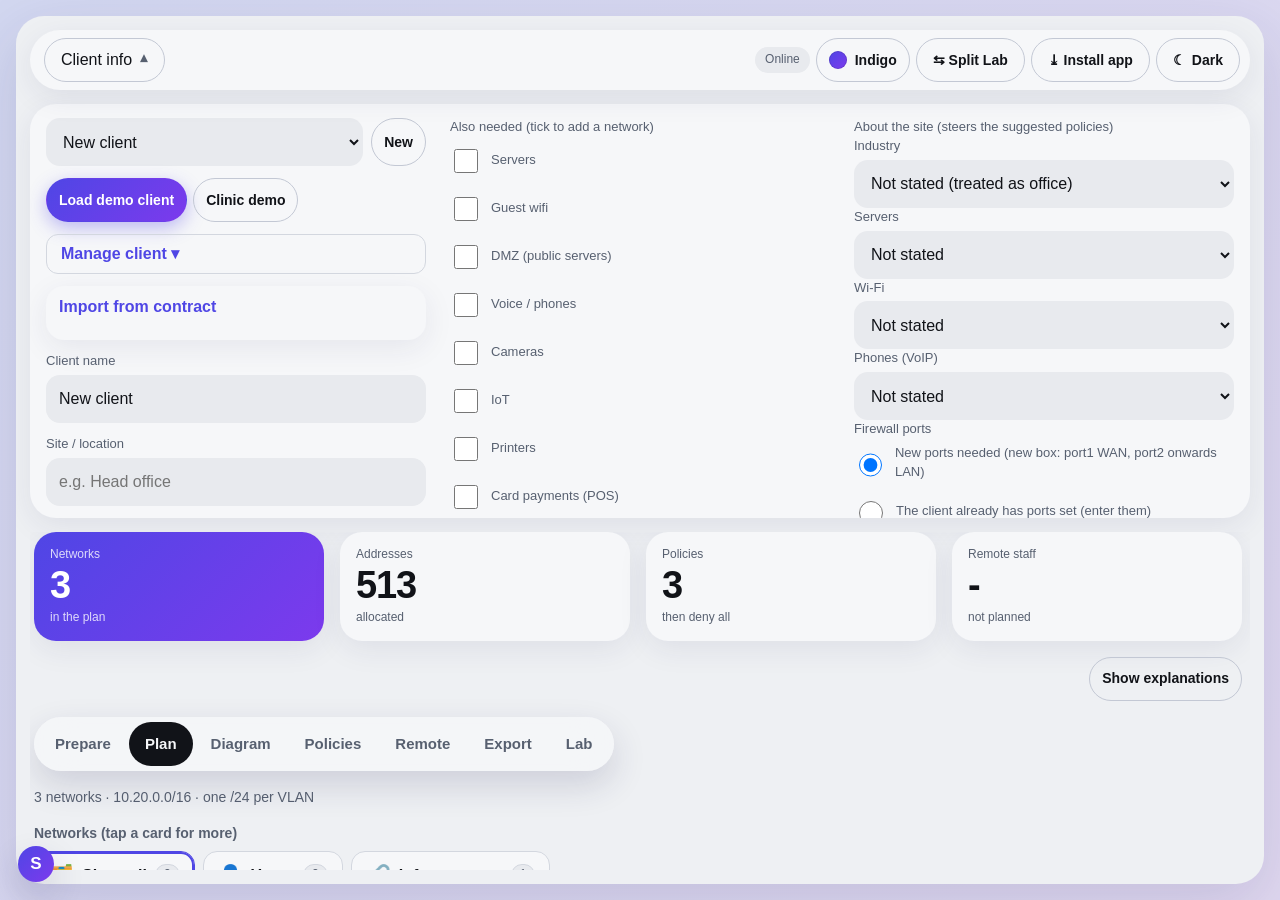
==== commit 94abe11d: "Firewall ports switch (new box auto ports, never PORT_CHANGE_ME); Lab never stays on an old build (p" ====
--- a/index.html
+++ b/index.html
@@ -114,13 +114,18 @@
         <label class="fld">Phones (VoIP)
           <select id="i-voip"><option value="">Not stated</option><option value="hosted">Hosted (cloud) phone system</option><option value="onprem">On-site phone system (PBX)</option></select>
         </label>
+        <div class="fld" role="radiogroup" aria-label="Firewall ports">Firewall ports
+          <span class="portmode"><label class="check"><input type="radio" name="portmode" value="new"> New ports needed (new box: port1 WAN, port2 onwards LAN)</label><label class="check"><input type="radio" name="portmode" value="existing"> The client already has ports set (enter them)</label></span>
+          <span class="hint" id="portsum"></span>
+        </div>
+        <div id="portfields">
         <label class="fld">LAN ports available on the firewall
-          <span class="portrow"><input id="i-ports" type="number" min="0" max="48" inputmode="numeric" autocomplete="off" placeholder="e.g. 4" aria-label="Number of LAN ports"><input id="i-portprefix" autocomplete="off" autocapitalize="off" spellcheck="false" placeholder="port" aria-label="Port name prefix"></span>
-          <span class="hint" id="portsum"></span>
+          <span class="portrow"><input id="i-ports" type="number" min="0" max="48" inputmode="numeric" autocomplete="off" placeholder="8 (default)" aria-label="Number of LAN ports"><input id="i-portprefix" autocomplete="off" autocapitalize="off" spellcheck="false" placeholder="port" aria-label="Port name prefix"></span>
         </label>
         <label class="fld">Internet (WAN) port
           <input id="i-wanport" autocomplete="off" autocapitalize="off" spellcheck="false" placeholder="auto: port1 on a VM, else wan1" aria-label="Internet (WAN) port">
         </label>
+        </div>
         <label class="check"><input type="checkbox" id="i-dualwan"> Dual WAN (two internet lines)</label>
         <label class="check"><input type="checkbox" id="i-sitevpn"> Site-to-site VPN</label>
         <label class="check"><input type="checkbox" id="i-webfilter"> Web filtering (FortiGuard categories) on internet policies</label>
@@ -358,7 +363,7 @@
         <p class="sectionsum" id="sum-lab">FortiOS 8.0.2 practice mock · test a build before the real FortiGate</p>
         <p class="hint exp">A practice copy of the FortiGate GUI, offline. Use <b>Send to Lab</b> next to any FortiOS CLI to type it into the mock's CLI console, then check the result in the GUI. The mock saves its own config in this browser; reset it with <span class="mono">execute factoryreset</span> in its console.</p>
         <div class="btnrow labbar"><button type="button" class="btn sm" id="labcli">Open CLI console</button><button type="button" class="btn sm" id="labforti">Send full build</button><a class="btn sm" href="lab/index.html" target="_blank" rel="noopener">Open in its own window</a></div>
-        <iframe id="labframe" class="labframe" title="FortiOS 8.0.2 mock GUI" data-src="lab/index.html"></iframe>
+        <iframe id="labframe" class="labframe" allow="clipboard-write" title="FortiOS 8.0.2 mock GUI" data-src="lab/index.html?v=60"></iframe>
       </div>
     </section>
   </main>
@@ -366,7 +371,7 @@
 </div>
 <div id="labsplit" class="labsplit" aria-label="FortiOS Lab (split view)">
   <div id="labdiv" class="labdiv" role="separator" aria-orientation="vertical" aria-label="Resize the Lab (drag, or arrow keys)" tabindex="0"></div>
-  <iframe id="labsplitframe" class="labsplitframe" title="FortiOS 8.0.2 mock GUI (split view)" data-src="lab/index.html"></iframe>
+  <iframe id="labsplitframe" class="labsplitframe" allow="clipboard-write" title="FortiOS 8.0.2 mock GUI (split view)" data-src="lab/index.html?v=60"></iframe>
 </div>
 
 <dialog id="carddlg" class="dlg" aria-labelledby="cardtitle">
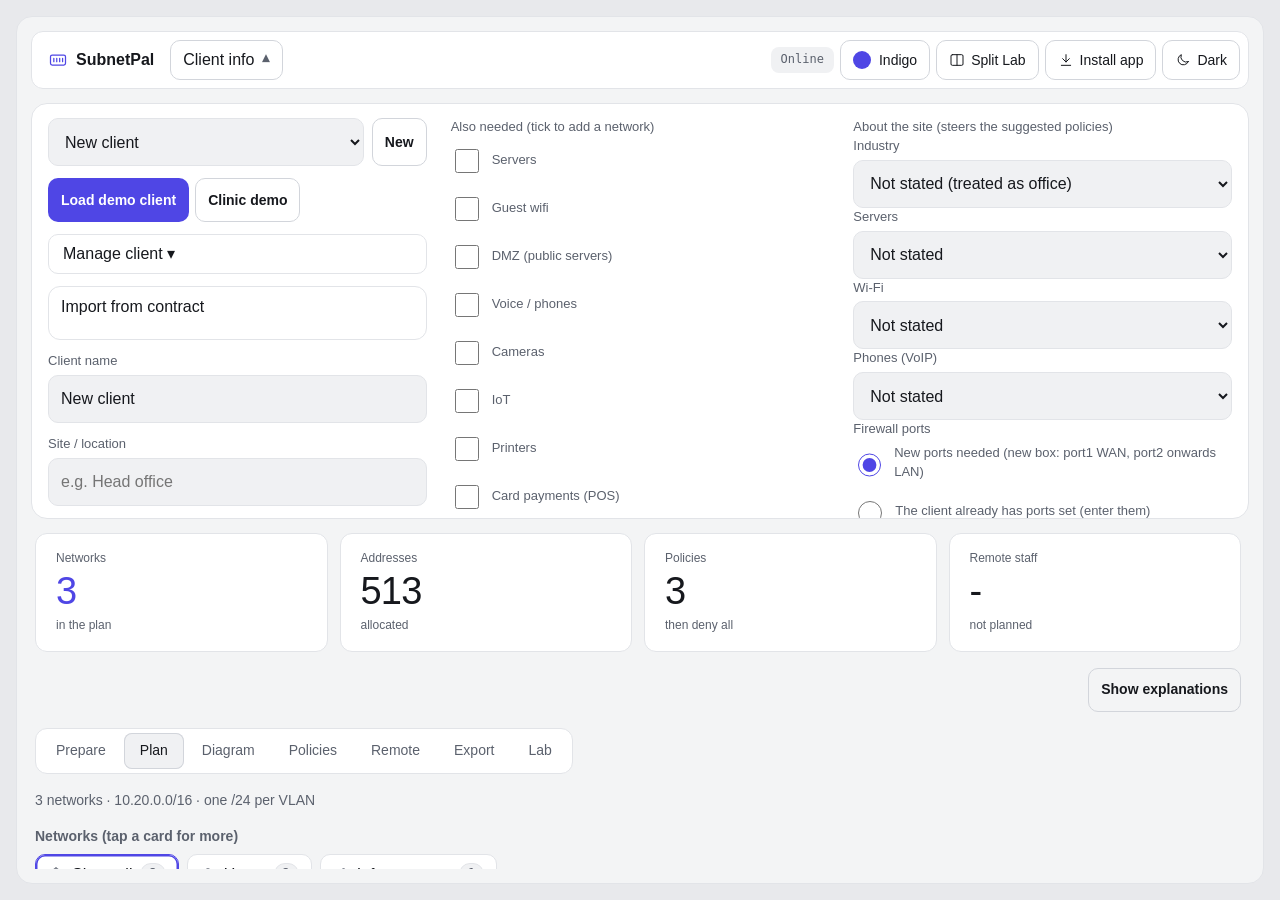
==== commit 8cc6cd99: "Quieter look: flat graphite chrome, one accent, VLAN stripe on cards, line icons, no glows (cache v6" ====
--- a/index.html
+++ b/index.html
@@ -20,20 +20,19 @@
 <body>
 <div class="frame">
 <header class="top">
+  <h1 class="wordmark"><svg viewBox="0 0 24 24" aria-hidden="true" class="ico" style="width:20px;height:20px"><rect x="3" y="6" width="18" height="12" rx="2"/><path d="M7 10v4M10.5 10v4M14 10v4M17.5 10v4"/></svg><span>SubnetPal</span></h1>
   <button id="sideTab" class="sidebtn" type="button" aria-controls="side" aria-expanded="true" title="Show or hide the client information"><span>Client info</span><span class="chev" aria-hidden="true">▾</span></button>
-  <h1 class="sr">SubnetPal</h1>
-  <div class="tools">
+    <div class="tools">
   <span id="netpill" class="pill" title="Offline status">…</span>
   <details class="themes" id="themes">
     <summary aria-label="Colour theme" title="Colour theme"><span class="dot" aria-hidden="true"></span><span class="tname" id="tname">Indigo</span></summary>
     <div class="tpop" id="tpop" role="radiogroup" aria-label="Colour theme"></div>
   </details>
-  <button id="btnSplit" class="themebtn splitbtn" type="button" aria-pressed="false" title="Show the FortiOS Lab beside SubnetPal (desktop)">⇆ Split Lab</button>
-  <button id="btnInstall" class="themebtn" type="button" hidden title="Install SubnetPal as an app on this PC (own window, desktop icon, works offline)">⤓ Install app</button>
-  <button id="themeBtn" class="themebtn" type="button" aria-label="Switch to dark mode" title="Light / dark"><span aria-hidden="true" id="themeIco">☾</span><span id="themeTxt">Dark</span></button>
+  <button id="btnSplit" class="themebtn splitbtn" type="button" aria-pressed="false" title="Show the FortiOS Lab beside SubnetPal (desktop)"><svg class="ico" viewBox="0 0 24 24" aria-hidden="true"><rect x="3" y="4" width="18" height="16" rx="2"/><path d="M12 4v16"/></svg>Split Lab</button>
+  <button id="btnInstall" class="themebtn" type="button" hidden title="Install SubnetPal as an app on this PC (own window, desktop icon, works offline)"><svg class="ico" viewBox="0 0 24 24" aria-hidden="true"><path d="M12 4v11M7 10l5 5 5-5M5 20h14"/></svg>Install app</button>
+  <button id="themeBtn" class="themebtn" type="button" aria-label="Switch to dark mode" title="Light / dark"><span aria-hidden="true" id="themeIco" class="tico"></span><span id="themeTxt">Dark</span></button>
   </div>
 </header>
-<div class="brandmark" role="img" aria-label="SubnetPal" title="SubnetPal">S</div>
 
   <aside id="side" class="side" aria-label="Client information">
 <div class="sideclip"><div class="sidein">
@@ -363,7 +362,7 @@
         <p class="sectionsum" id="sum-lab">FortiOS 8.0.2 practice mock · test a build before the real FortiGate</p>
         <p class="hint exp">A practice copy of the FortiGate GUI, offline. Use <b>Send to Lab</b> next to any FortiOS CLI to type it into the mock's CLI console, then check the result in the GUI. The mock saves its own config in this browser; reset it with <span class="mono">execute factoryreset</span> in its console.</p>
         <div class="btnrow labbar"><button type="button" class="btn sm" id="labcli">Open CLI console</button><button type="button" class="btn sm" id="labforti">Send full build</button><a class="btn sm" href="lab/index.html" target="_blank" rel="noopener">Open in its own window</a></div>
-        <iframe id="labframe" class="labframe" allow="clipboard-write" title="FortiOS 8.0.2 mock GUI" data-src="lab/index.html?v=60"></iframe>
+        <iframe id="labframe" class="labframe" allow="clipboard-write" title="FortiOS 8.0.2 mock GUI" data-src="lab/index.html?v=65"></iframe>
       </div>
     </section>
   </main>
@@ -371,7 +370,7 @@
 </div>
 <div id="labsplit" class="labsplit" aria-label="FortiOS Lab (split view)">
   <div id="labdiv" class="labdiv" role="separator" aria-orientation="vertical" aria-label="Resize the Lab (drag, or arrow keys)" tabindex="0"></div>
-  <iframe id="labsplitframe" class="labsplitframe" allow="clipboard-write" title="FortiOS 8.0.2 mock GUI (split view)" data-src="lab/index.html?v=60"></iframe>
+  <iframe id="labsplitframe" class="labsplitframe" allow="clipboard-write" title="FortiOS 8.0.2 mock GUI (split view)" data-src="lab/index.html?v=65"></iframe>
 </div>
 
 <dialog id="carddlg" class="dlg" aria-labelledby="cardtitle">
--- a/style.css
+++ b/style.css
@@ -27,7 +27,7 @@
   -webkit-tap-highlight-color: transparent;
 }
 h1 { font-size: 20px; margin: 0; letter-spacing: .3px; }
-h2 { font-size: 15px; margin: 0 0 10px; color: var(--mute); text-transform: uppercase; letter-spacing: .6px; }
+h2 { font-size: 15px; margin: 0 0 10px; color: var(--mute); }
 .top {
   position: sticky; top: 0; z-index: 10; background: var(--bg); border-bottom: 1px solid var(--line);
   padding: calc(8px + env(safe-area-inset-top)) 14px 10px; display: flex; flex-wrap: wrap; gap: 8px 14px; align-items: center; justify-content: space-between;
@@ -93,7 +93,7 @@
 .tablewrap { overflow-x: auto; border: 1px solid var(--line); border-radius: var(--r); background: var(--panel); margin-bottom: 14px; }
 table { border-collapse: collapse; width: 100%; font-size: 14px; }
 th, td { padding: 9px 10px; text-align: left; border-bottom: 1px solid var(--line); white-space: nowrap; }
-th { color: var(--mute); font-weight: 600; font-size: 12px; text-transform: uppercase; letter-spacing: .4px; background: var(--panel2); }
+th { color: var(--mute); font-weight: 600; font-size: 12px; background: var(--panel2); }
 td.mono, .mono { font-family: ui-monospace, SFMono-Regular, Menlo, Consolas, monospace; font-size: 13px; }
 tr:last-child td { border-bottom: 0; }
 .nm { display: inline-flex; align-items: center; gap: 8px; font-weight: 600; }
@@ -107,7 +107,7 @@
 }
 .seg {
   position: absolute; top: 0; bottom: 0; min-width: 3px; border-right: 1px solid rgba(0,0,0,.45);
-  display: flex; align-items: center; justify-content: center; overflow: hidden; color: #06101a; font-weight: 700; font-size: 12px; padding: 0 3px;
+  display: flex; align-items: center; justify-content: center; overflow: hidden; color: #06101a; font-weight: 600; font-size: 12px; padding: 0 3px;
 }
 .seg span { overflow: hidden; text-overflow: ellipsis; white-space: nowrap; }
 .axis { display: flex; justify-content: space-between; font-size: 12px; color: var(--mute); margin-top: 6px; }
@@ -129,7 +129,7 @@
 
 /* Tabs ("bookmarks") at the top of the results */
 .rtabs { display: flex; gap: 4px; margin: 0 0 12px; border-bottom: 1px solid var(--line); background: var(--bg); }
-.rtabs button { flex: 1; max-width: 200px; background: none; border: 0; border-bottom: 3px solid transparent; margin-bottom: -1px; min-height: 48px; padding: 0 14px; font-size: 16px; font-weight: 800; color: var(--mute); cursor: pointer; }
+.rtabs button { flex: 1; max-width: 200px; background: none; border: 0; border-bottom: 3px solid transparent; margin-bottom: -1px; min-height: 48px; padding: 0 14px; font-size: 16px; font-weight: 600; color: var(--mute); cursor: pointer; }
 .rtabs button.on { color: var(--accent-t); border-bottom-color: var(--accent-t); }
 .sectionsum { margin: 4px 0 8px; color: var(--mute); font-size: 14px; }
 .rtabs { overflow-x: auto; scrollbar-width: none; }
@@ -189,7 +189,7 @@
 .badge.cbadge-low { color: var(--bad); border-color: var(--bad-line); }
 .cardlib { margin: 10px 0; }
 .sugnotes { margin: 6px 0 10px; padding-left: 18px; font-size: 13px; color: var(--warn); }
-.cardgrp { font-size: 13px; color: var(--mute); text-transform: uppercase; letter-spacing: .5px; margin: 14px 0 6px; }
+.cardgrp { font-size: 13px; color: var(--mute); margin: 14px 0 6px; }
 .cardrow { display: flex; gap: 10px; align-items: flex-start; padding: 8px 4px; border-bottom: 1px solid var(--line); cursor: pointer; }
 .cardrow.off { opacity: .75; }
 .cardrow input[type=checkbox] { flex: 0 0 auto; width: 22px; height: 22px; margin-top: 2px; }
@@ -213,7 +213,7 @@
   table.cards thead { display: none; }
   table.cards tr { background: var(--panel); border: 1px solid var(--line); border-radius: var(--r); margin-bottom: 12px; padding: 6px 12px; }
   table.cards td { display: flex; justify-content: space-between; gap: 14px; border: 0; padding: 6px 0; white-space: normal; text-align: right; }
-  table.cards td::before { content: attr(data-label); color: var(--mute); font-size: 12px; text-transform: uppercase; letter-spacing: .4px; text-align: left; flex: none; padding-top: 2px; }
+  table.cards td::before { content: attr(data-label); color: var(--mute); font-size: 12px; text-align: left; flex: none; padding-top: 2px; }
   table.cards td.title { font-size: 17px; border-bottom: 1px solid var(--line); padding-bottom: 8px; margin-bottom: 4px; }
   table.cards td.title::before { display: none; }
 }
@@ -242,7 +242,7 @@
 .client:last-child { border-bottom: 0; }
 .cinfo { display: flex; flex-direction: column; gap: 2px; min-width: 0; }
 .seg3 { display: grid; grid-template-columns: repeat(3, 1fr); gap: 8px; }
-.opt { min-height: 64px; border-radius: 10px; border: 1px solid var(--line); background: var(--panel2); cursor: pointer; font-weight: 700; display: flex; flex-direction: column; align-items: center; justify-content: center; gap: 2px; }
+.opt { min-height: 64px; border-radius: 10px; border: 1px solid var(--line); background: var(--panel2); cursor: pointer; font-weight: 600; display: flex; flex-direction: column; align-items: center; justify-content: center; gap: 2px; }
 .opt small { font-weight: 400; color: var(--mute); }
 .opt.on { border-color: var(--accent-t); box-shadow: inset 0 0 0 2px var(--accent); }
 .redbox { background: var(--bad-bg); border: 1px solid var(--bad-line); color: var(--bad-ink); border-radius: 10px; padding: 10px 12px; margin-bottom: 10px; }
@@ -361,10 +361,10 @@
   }
   :root[data-theme="dark"] .frame { border: 1px solid rgba(255, 255, 255, .06); }
 }
-h1 { font-size: 18px; font-weight: 800; letter-spacing: -.02em; }
+h1 { font-size: 18px; font-weight: 600; letter-spacing: -.02em; }
 .frame { margin: 10px; background: var(--bg); border-radius: 28px; box-shadow: 0 20px 60px rgba(40, 40, 100, .14); }
 .top { margin: 12px 12px 0; border: 0; border-radius: 999px; background: var(--panel); box-shadow: var(--shadow); padding: 8px 10px 8px 14px; flex-wrap: nowrap; }
-.logo { width: 30px; height: 30px; border-radius: 50%; background: var(--grad); color: #fff; font-weight: 800; display: grid; place-items: center; font-size: 15px; flex: none; }
+.logo { width: 30px; height: 30px; border-radius: 50%; background: var(--grad); color: #fff; font-weight: 600; display: grid; place-items: center; font-size: 15px; flex: none; }
 .themebtn { min-height: 44px; padding: 0 16px; border-radius: 999px; border: 1px solid var(--line2); background: transparent; font-weight: 600; font-size: 14px; cursor: pointer; display: inline-flex; align-items: center; gap: 6px; flex: none; }
 .themebtn:hover { background: var(--panel2); }
 .pill { border-color: transparent; background: var(--panel2); }
@@ -398,7 +398,7 @@
 
 /* tabs: segmented pill. Desktop floats at the top of the results; phones get a bottom tab pill */
 .rtabs { border: 0; background: var(--glass); -webkit-backdrop-filter: blur(20px); backdrop-filter: blur(20px); border-radius: 999px; padding: 5px; width: max-content; max-width: 100%; box-shadow: var(--shadow-up); gap: 2px; margin: 4px auto 14px; }
-.rtabs button { flex: 0 0 auto; border: 0; border-radius: 999px; margin: 0; min-height: 44px; padding: 0 16px; font-size: 15px; font-weight: 700; transition: background .3s var(--spring), color .2s; }
+.rtabs button { flex: 0 0 auto; border: 0; border-radius: 999px; margin: 0; min-height: 44px; padding: 0 16px; font-size: 15px; font-weight: 600; transition: background .3s var(--spring), color .2s; }
 .rtabs button.on { background: var(--text); color: var(--panel); }
 @media (max-width: 899px) {
   .rtabs { position: fixed; left: 50%; transform: translateX(-50%); bottom: calc(14px + env(safe-area-inset-bottom)); z-index: 20; max-width: calc(100vw - 24px); margin: 0; }
@@ -410,7 +410,7 @@
 .kpis { display: grid; grid-template-columns: repeat(2, minmax(0, 1fr)); gap: 10px; margin: 0 0 14px; }
 .kpi { background: var(--panel); border-radius: 22px; padding: 14px 16px; box-shadow: var(--shadow); display: flex; flex-direction: column; gap: 2px; min-width: 0; }
 .kl { font-size: 12px; color: var(--mute); }
-.kv { font-size: clamp(28px, 3.4vw, 38px); font-weight: 700; letter-spacing: -.03em; line-height: 1.1; }
+.kv { font-size: clamp(28px, 3.4vw, 38px); font-weight: 600; letter-spacing: -.03em; line-height: 1.1; }
 .ks { font-size: 12px; color: var(--mute); }
 .kpi.hero { background: var(--grad); color: #fff; }
 .kpi.hero .kl, .kpi.hero .ks { color: rgba(255, 255, 255, .8); }
@@ -477,7 +477,7 @@
 /* ---- FortiGate setup panel inside a network card ---- */
 .fg { padding: 4px 12px 14px; border-top: 1px solid var(--line); min-width: 0; }
 .fgtop { display: flex; align-items: center; justify-content: space-between; gap: 10px; padding: 10px 0 2px; }
-.fgh { margin: 12px -12px 4px; padding: 6px 12px; background: var(--bg); color: var(--mute); font-size: 13px; font-weight: 700; }
+.fgh { margin: 12px -12px 4px; padding: 6px 12px; background: var(--bg); color: var(--mute); font-size: 13px; font-weight: 600; }
 .fgw { margin: 4px 0 6px; font-size: 13px; }
 .fgr { display: grid; grid-template-columns: minmax(0, 11em) minmax(0, 1fr); gap: 2px 12px; padding: 6px 0; font-size: 14px; }
 .fk { color: var(--mute); }
@@ -514,7 +514,7 @@
 .sidebtn:hover { background: var(--panel2); }
 .sidebtn .chev { transition: transform .2s; }
 .sidebtn[aria-expanded="true"] .chev { transform: rotate(180deg); }
-.brandmark { position: fixed; left: 18px; bottom: 18px; z-index: 30; width: 36px; height: 36px; border-radius: 50%; background: var(--grad); color: #fff; font-weight: 800; font-size: 17px; display: grid; place-items: center; box-shadow: var(--shadow-up, 0 4px 14px #0003); pointer-events: none; user-select: none; }
+.brandmark { position: fixed; left: 18px; bottom: 18px; z-index: 30; width: 36px; height: 36px; border-radius: 50%; background: var(--grad); color: #fff; font-weight: 600; font-size: 17px; display: grid; place-items: center; box-shadow: var(--shadow-up, 0 4px 14px #0003); pointer-events: none; user-select: none; }
 @media (max-width: 899px) { .brandmark { left: 12px; bottom: calc(82px + env(safe-area-inset-bottom)); width: 32px; height: 32px; font-size: 15px; } }
 
 /* ---- Client information: slides down from the top ---- */
@@ -538,12 +538,12 @@
 .ptable { display: grid; grid-template-columns: repeat(2, minmax(0, 1fr)); border: 2px solid var(--accent-t); border-radius: 12px; overflow: hidden; margin: 10px 0; }
 .pcell { display: grid; gap: 2px; align-content: start; padding: 10px 12px; border: 1px solid var(--line); margin: -1px 0 0 -1px; min-width: 0; }
 .pname, .pnat { grid-column: 1 / -1; }
-.plab { font-size: 12px; font-weight: 700; color: var(--accent-t); text-transform: uppercase; letter-spacing: .03em; }
+.plab { font-size: 12px; font-weight: 600; color: var(--accent-t); }
 .phint { font-size: 12px; color: var(--mute); }
 .pmain { overflow-wrap: anywhere; font-size: 16px; }
 .psub { font-size: 12px; color: var(--mute); overflow-wrap: anywhere; }
 .pchips { display: flex; flex-wrap: wrap; gap: 6px; margin-top: 4px; }
-.schip { display: inline-block; font-size: 12px; font-weight: 700; padding: 3px 8px; border: 1.5px solid var(--warn); color: var(--warn); border-radius: 6px; background: var(--panel2); }
+.schip { display: inline-block; font-size: 12px; font-weight: 600; padding: 3px 8px; border: 1.5px solid var(--warn); color: var(--warn); border-radius: 6px; background: var(--panel2); }
 .pact.allow .pmain { color: var(--ok); } .pact.deny .pmain { color: var(--bad); }
 .pnat .pmain { font-size: 16px; }
 .plegend { display: grid; grid-template-columns: repeat(auto-fit, minmax(210px, 1fr)); gap: 6px 12px; font-size: 13px; color: var(--mute); margin: 4px 0 12px; }
@@ -577,10 +577,10 @@
 
 .stack, .snake { display: block; margin: 6px 0 16px; }
 .slot { display: grid; grid-template-columns: 38px minmax(0, 1fr); align-items: center; column-gap: 8px; }
-.snum { text-align: right; font-weight: 700; font-size: 18px; color: var(--accent-t); font-variant-numeric: tabular-nums; }
+.snum { text-align: right; font-weight: 600; font-size: 18px; color: var(--accent-t); font-variant-numeric: tabular-nums; }
 .snk { position: relative; z-index: 1; width: calc(var(--s, 1) * 100%); justify-self: end; min-width: 0; }
 .sarrow { display: grid; grid-template-columns: 38px minmax(0, 1fr); column-gap: 8px; height: 22px; align-items: center; }
-.sarrow span { grid-column: 2; text-align: right; padding-right: 30px; color: var(--accent-t); font-size: 18px; font-weight: 700; line-height: 1; }
+.sarrow span { grid-column: 2; text-align: right; padding-right: 30px; color: var(--accent-t); font-size: 18px; font-weight: 600; line-height: 1; }
 .plk { display: flex; flex-wrap: wrap; align-items: center; gap: 6px 10px; padding: 8px 12px; min-height: 48px; }
 .ptitle { flex: 1 1 200px; min-width: 0; overflow-wrap: anywhere; }
 .pflow { flex: 0 1 auto; color: var(--mute); font-size: 13px; overflow-wrap: anywhere; }
@@ -600,9 +600,9 @@
 /* editable policy table: controls live in the cells; Save/Cancel footer */
 .pcell select, .pcell input[type=text], .pcell input:not([type]) { width: 100%; min-width: 0; }
 .pcell select { font-weight: 600; }
-.pactsel { font-weight: 800; }
+.pactsel { font-weight: 600; }
 .pact.allow .pactsel { color: var(--ok); } .pact.deny .pactsel { color: var(--bad); }
-.schip.tog { cursor: pointer; font: inherit; font-size: 12px; font-weight: 700; padding: 3px 8px; border-style: dashed; color: var(--mute); border-color: var(--line); background: transparent; }
+.schip.tog { cursor: pointer; font: inherit; font-size: 12px; font-weight: 600; padding: 3px 8px; border-style: dashed; color: var(--mute); border-color: var(--line); background: transparent; }
 .schip.tog.on { border-style: solid; color: var(--warn); border-color: var(--warn); background: var(--panel2); }
 .pcell .check { display: flex; align-items: center; gap: 8px; min-height: 36px; color: var(--text); }
 .pfoot { position: sticky; bottom: 0; display: flex; align-items: center; justify-content: flex-end; gap: 10px; padding: 10px 0 2px; margin-top: 12px; background: var(--panel); border-top: 1px solid var(--line); }
@@ -658,7 +658,7 @@
 
 /* FortiOS-style policy form (popup) */
 .fos { border: 1px solid var(--line); border-radius: 10px; overflow: hidden; margin: 10px 0; }
-.fhead { background: var(--panel2); font-weight: 700; font-size: 13px; padding: 7px 12px; border-top: 1px solid var(--line); border-bottom: 1px solid var(--line); }
+.fhead { background: var(--panel2); font-weight: 600; font-size: 13px; padding: 7px 12px; border-top: 1px solid var(--line); border-bottom: 1px solid var(--line); }
 .frow { display: grid; grid-template-columns: minmax(110px, 34%) minmax(0, 1fr); gap: 4px 12px; align-items: center; padding: 7px 12px; }
 .frow.sub { padding-left: 28px; }
 .flab { font-size: 13px; font-weight: 600; }
@@ -666,11 +666,11 @@
 .frow > .pchips { margin: 0; }
 .fchipsel { display: flex; flex-wrap: wrap; align-items: center; gap: 6px; }
 .fchipsel select { flex: 1 1 140px; width: auto; }
-.fchip { font-size: 12px; font-weight: 700; padding: 3px 8px; border-radius: 6px; background: var(--panel2); border: 1.5px solid var(--ok); color: var(--ok); overflow-wrap: anywhere; }
+.fchip { font-size: 12px; font-weight: 600; padding: 3px 8px; border-radius: 6px; background: var(--panel2); border: 1.5px solid var(--ok); color: var(--ok); overflow-wrap: anywhere; }
 .pseg { display: inline-flex; flex-wrap: wrap; border: 1px solid var(--line); border-radius: 6px; overflow: hidden; width: fit-content; max-width: 100%; }
 .pseg button { font: inherit; font-size: 13px; padding: 5px 12px; border: 0; border-right: 1px solid var(--line); background: var(--panel); color: var(--text); cursor: pointer; }
 .pseg button:last-child { border-right: 0; }
-.pseg button.on { background: var(--accent-t, var(--accent)); color: #fff; font-weight: 700; }
+.pseg button.on { background: var(--accent-t, var(--accent)); color: #fff; font-weight: 600; }
 .tgl { position: relative; display: inline-block; width: 38px; height: 20px; vertical-align: middle; }
 .tgl input { position: absolute; inset: 0; opacity: 0; margin: 0; cursor: pointer; z-index: 1; }
 .tgl span { position: absolute; inset: 0; border-radius: 20px; background: var(--line); transition: background .15s; }
@@ -782,3 +782,106 @@
   body.split #themeTxt { display: none; }
 }
 @media print { .labsplit { display: none !important; } }
+
+/* ===== Unslop pass (27 Nov): quiet graphite chrome, one accent, VLAN colour only on network cards.
+   Spacing on a 4px grid; radii: controls 10, cards 12, panels 16. No glows, gradients or hover lift. ===== */
+:root {
+  --page: #e8e9ec; --bg: #f3f4f5; --panel: #ffffff; --panel2: #f0f1f3; --line: #e2e4e8; --line2: #d2d5db; --text: #16181d; --mute: #5b616d;
+  --page-a: var(--page); --page-b: var(--page); --glow1: transparent; --glow2: transparent; --glass: var(--panel);
+  --grad: var(--accent); --shadow: none; --shadow-up: 0 8px 24px rgba(16, 18, 24, .10);
+  --r: 12px; --ease: cubic-bezier(.2, 0, 0, 1); --spring: var(--ease);
+  --mono: ui-monospace, "SF Mono", "Cascadia Mono", Menlo, Consolas, monospace;
+}
+@media screen {
+  :root[data-theme="dark"] {
+    --page: #101113; --bg: #141517; --panel: #1b1c1f; --panel2: #232529; --line: #2c2e33; --line2: #3a3d43; --text: #ececee; --mute: #9a9ea8;
+    --glass: var(--panel); --shadow: none; --shadow-up: 0 8px 24px rgba(0, 0, 0, .45);
+  }
+  :root[data-theme="dark"] body { background: var(--page); }
+  :root[data-theme="dark"] .frame { border-color: var(--line); }
+}
+/* palettes now change the accent only, never the surfaces */
+:root[data-theme="light"][data-palette][data-palette] { --page-a: var(--page); --page-b: var(--page); --bg: #f3f4f5; --panel2: #f0f1f3; --line: #e2e4e8; }
+.sw-indigo { background: #4f46e5; } .sw-teal { background: #3b738f; } .sw-blugrn { background: #266b6e; } .sw-burg { background: #8b3058; } .sw-peach { background: #c8402f; }
+.themes .dot { background: var(--accent); box-shadow: none; }
+
+body { background: var(--page); }
+h1, h2, h3, h4, b, strong, th { font-weight: 600; letter-spacing: 0; }
+h2 { font-size: 14px; }
+.mono, code, pre, dd.mono, .snum { font-family: var(--mono); font-variant-numeric: tabular-nums; }
+.kv, .fc, .snum, td { font-variant-numeric: tabular-nums; }
+
+/* frame and top bar */
+.frame { border-radius: 16px; box-shadow: none; border: 1px solid var(--line); }
+.top { border-radius: 12px; border: 1px solid var(--line); box-shadow: none; padding: 8px 8px 8px 12px; gap: 8px; }
+.brandmark { display: none; }
+.wordmark { display: inline-flex; align-items: center; gap: 8px; font-size: 16px; font-weight: 600; margin: 0 8px 0 4px; white-space: nowrap; }
+.wordmark svg { width: 20px; height: 20px; color: var(--accent-t); flex: none; }
+.ico { width: 16px; height: 16px; flex: none; stroke: currentColor; fill: none; stroke-width: 1.5; stroke-linecap: round; stroke-linejoin: round; vertical-align: -3px; }
+.themebtn, .sidebtn, .themes > summary { min-height: 40px; border-radius: 10px; border-color: var(--line2); font-weight: 500; padding: 0 12px; }
+.pill { border-radius: 8px; font-family: var(--mono); font-size: 12px; }
+.tpop { border-radius: 12px; border: 1px solid var(--line); padding: 4px; }
+.tpop button { border-radius: 8px; min-height: 40px; font-weight: 500; }
+.tpop button[aria-checked="true"] { background: var(--panel2); box-shadow: inset 0 0 0 1px var(--line2); }
+
+/* client panel */
+.side { border-radius: 16px; border: 1px solid var(--line); box-shadow: none; }
+input, select, textarea { border-radius: 10px; border-color: var(--line); background: var(--panel2); }
+input:focus-visible, select:focus-visible, textarea:focus-visible { outline: 2px solid var(--accent-t); outline-offset: 1px; }
+.row { border-radius: 12px; }
+.opt { border-radius: 10px; font-weight: 500; }
+.opt.on { background: var(--panel2); box-shadow: inset 0 0 0 1.5px var(--accent-t); }
+
+/* buttons: one radius, no lift, colour change only */
+.btn, .subtabs button, .ibtn { border-radius: 10px; transition: background-color .15s var(--ease), border-color .15s var(--ease), color .15s var(--ease), transform .1s var(--ease); box-shadow: none; filter: none; }
+.btn:active { transform: scale(.98); filter: none; }
+.btn.primary, .btn.primary:hover { background: var(--accent); box-shadow: none; filter: none; transform: none; }
+.btn.primary:hover { background: color-mix(in srgb, var(--accent) 88%, #000); }
+.chip { border-radius: 6px; }
+.ntype, .badge { border-radius: 6px; font-family: var(--mono); font-size: 12px; }
+
+/* tabs: quiet segmented control, solid, left aligned; a halo of page colour keeps scrolled cards from showing around it */
+.rtabs { background: var(--panel); border: 1px solid var(--line); -webkit-backdrop-filter: none; backdrop-filter: none; border-radius: 12px; padding: 4px; box-shadow: 0 0 0 8px var(--bg); margin: 4px 0 16px; gap: 2px; }
+.rtabs button { border-radius: 8px; min-height: 36px; padding: 0 16px; font-size: 14px; font-weight: 500; transition: background-color .15s var(--ease), color .15s var(--ease); }
+.rtabs button.on { background: var(--panel2); color: var(--text); box-shadow: inset 0 0 0 1px var(--line2); }
+@media (max-width: 899px) { .rtabs { margin: 0; box-shadow: var(--shadow-up); } }
+
+/* KPI tiles: numbers, one accent figure */
+.kpis { gap: 12px; margin: 0 0 16px; }
+.kpi, .kpi.hero { background: var(--panel); color: var(--text); border: 1px solid var(--line); border-radius: 12px; padding: 16px 20px; box-shadow: none; gap: 4px; }
+.kpi.hero .kl, .kpi.hero .ks { color: var(--mute); }
+.kpi.hero .kv { color: var(--accent-t); }
+.kv { font-weight: 500; letter-spacing: -.02em; }
+
+/* cards: hairline, VLAN colour as a patch-lead stripe on the left */
+.bcard, .more, .polrow, .status, .tablewrap, .tablewrap.scroll { border-radius: 12px; box-shadow: none; border: 1px solid var(--line); }
+.polrow.deny, .polrow:not(.deny) { border-left-width: 3px; }
+.ncard { border-radius: 12px; border: 1px solid var(--line); box-shadow: inset 3px 0 0 var(--c, transparent); }
+.ncard .swatch { border-radius: 3px; width: 12px; height: 12px; }
+.cards.sel .ncard { border: 1px solid var(--accent-t); box-shadow: inset 3px 0 0 var(--c, transparent); }
+.cards.sel .ncard.off { box-shadow: none; }
+.folder.on { box-shadow: inset 0 0 0 1.5px var(--accent-t); }
+.fe { display: inline-flex; color: var(--mute); }
+.fc { font-family: var(--mono); color: var(--mute); font-size: 12px; }
+.fgl li.bad::before { content: ''; display: inline-block; width: 6px; height: 6px; border-radius: 50%; background: var(--warn); margin: 0 8px 2px 0; }
+.dlg { border-radius: 16px; box-shadow: var(--shadow-up); }
+
+/* no lift on hover: surface only */
+@media (hover: hover) {
+  .ncard, .kpi, .bcard, .polrow { transition: border-color .15s var(--ease), background-color .15s var(--ease); }
+  .ncard:hover, .kpi:hover, .bcard:hover, .polrow:hover { transform: none; box-shadow: inset 3px 0 0 var(--c, transparent); border-color: var(--line2); }
+  .kpi:hover, .bcard:hover, .polrow:hover { box-shadow: none; }
+  .btn.primary:hover { transform: none; }
+}
+@media (max-width: 480px) { .wordmark span { display: none; } }
+@media print { .wordmark svg { color: #000; } .frame, .ncard, .kpi { border: 0; } }
+.top { justify-content: flex-start; }
+.top .tools { margin-left: auto; }
+.manage summary, .more > summary, .more2 > summary { color: var(--text); font-weight: 500; }
+.manage summary, .contractbox > summary { border-radius: 10px; }
+.manage[open] summary { border-color: var(--line2); }
+.folder { border-radius: 10px; min-height: 40px; padding: 4px 12px; }
+.folder b { font-weight: 500; }
+input[type="checkbox"], input[type="radio"] { accent-color: var(--accent); }
+@media (max-width: 600px) { .wordmark { display: none; } .top { padding: 4px; gap: 4px; } .pill { font-size: 11px; padding: 2px 6px; } }
+@media (max-width: 480px) { #btnInstall { font-size: 0; gap: 0; width: 40px; padding: 0; justify-content: center; } }
